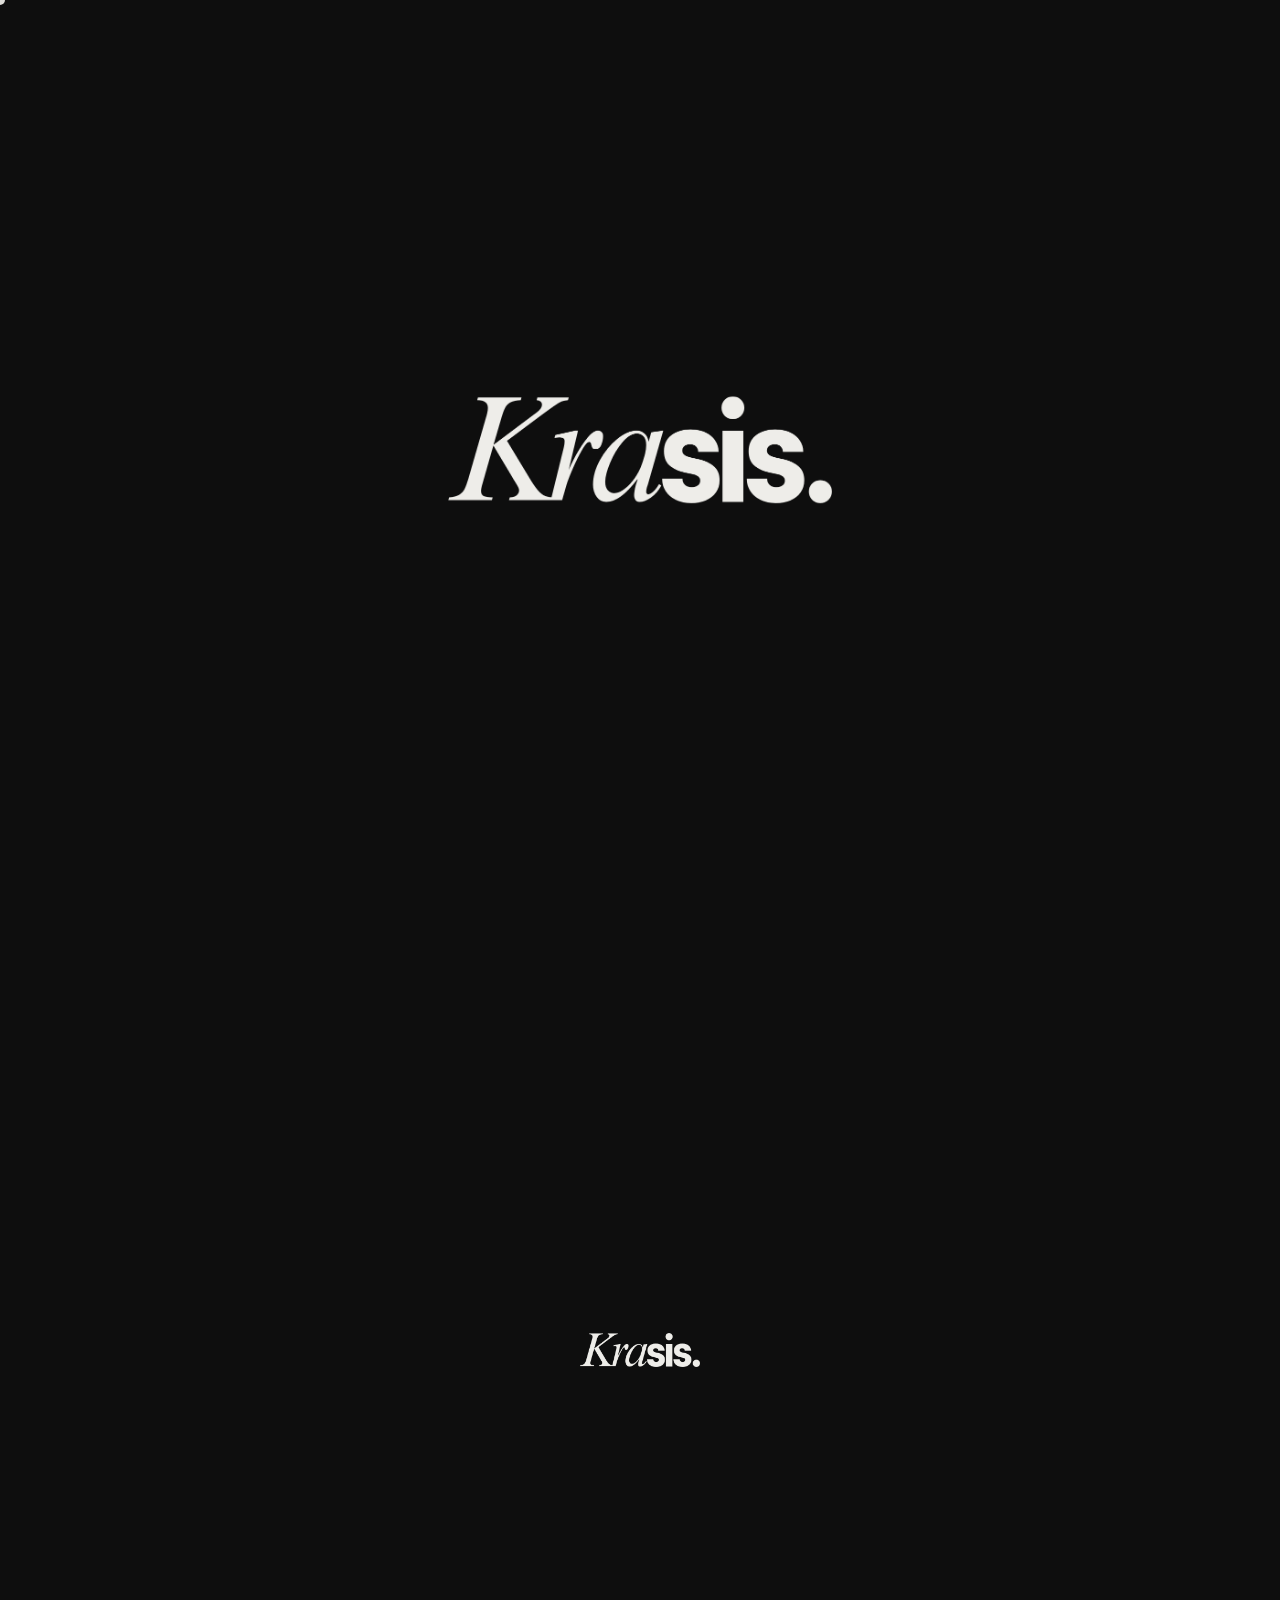
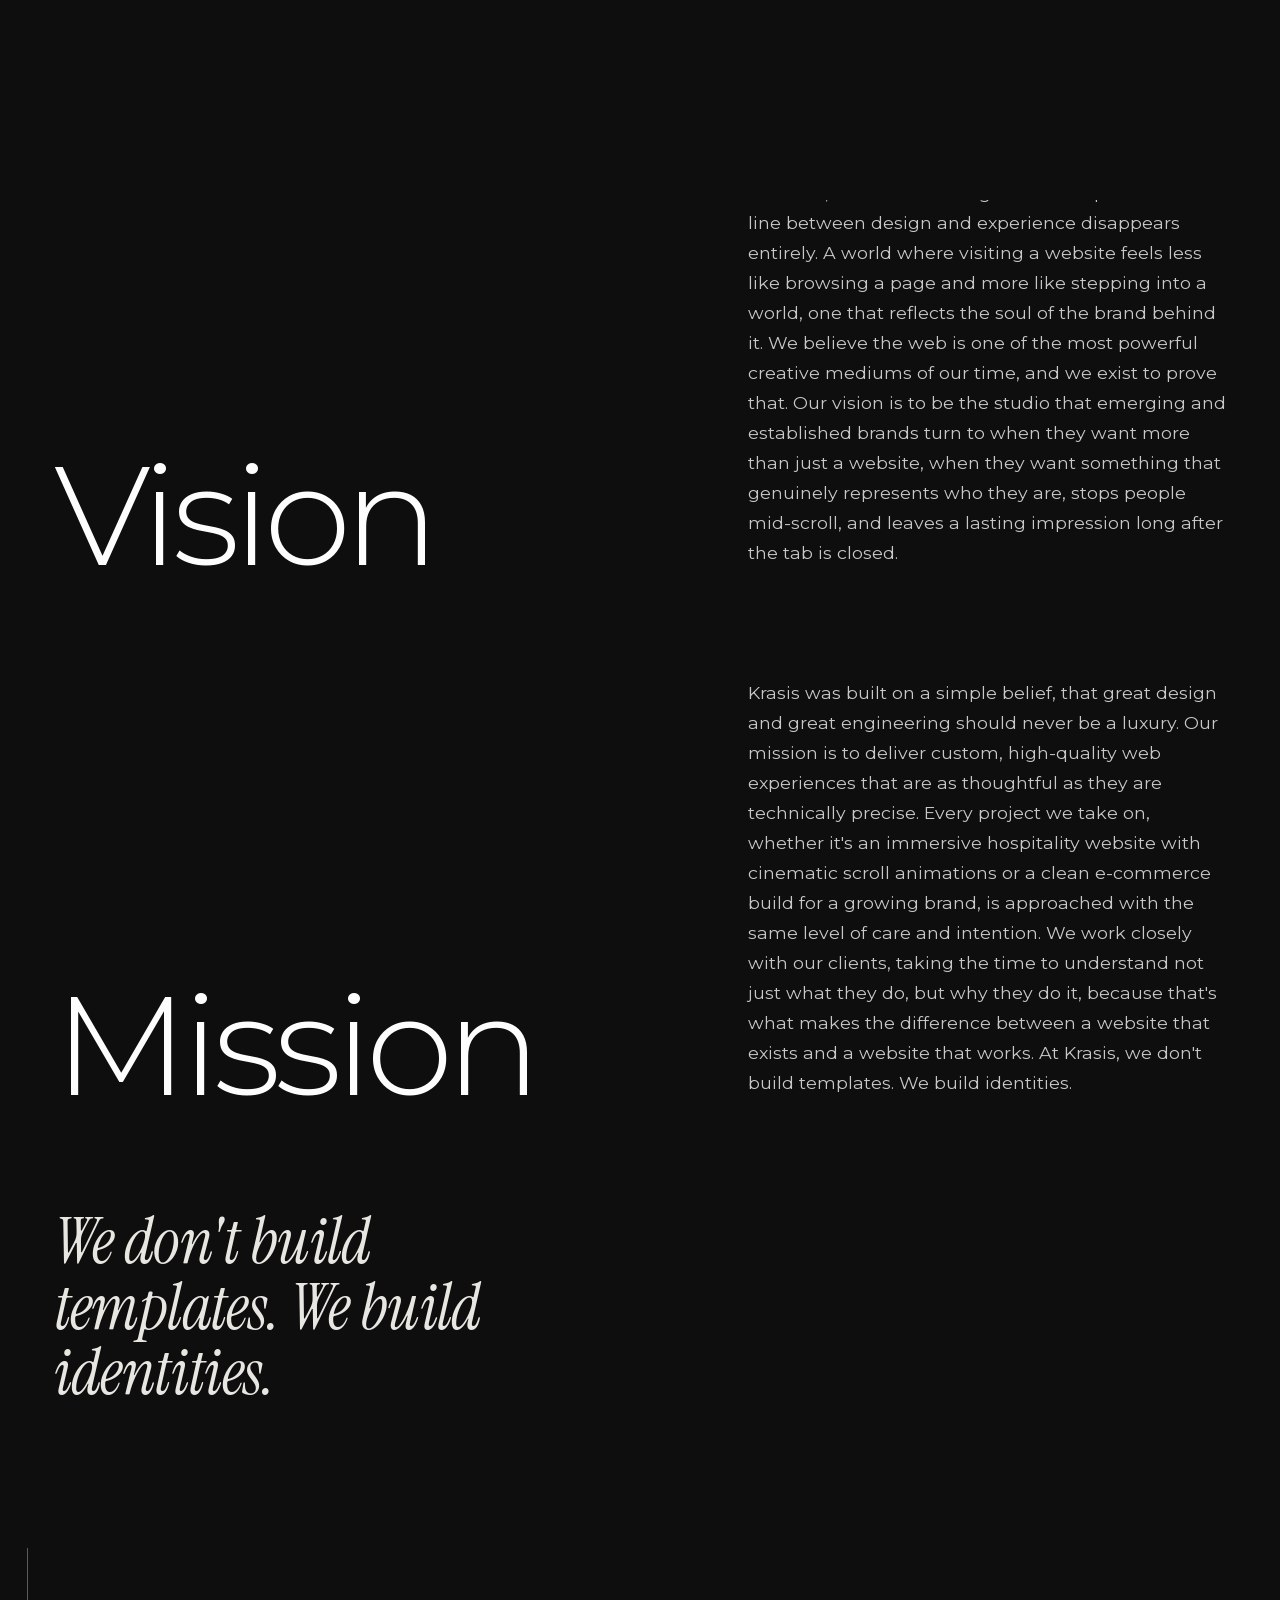
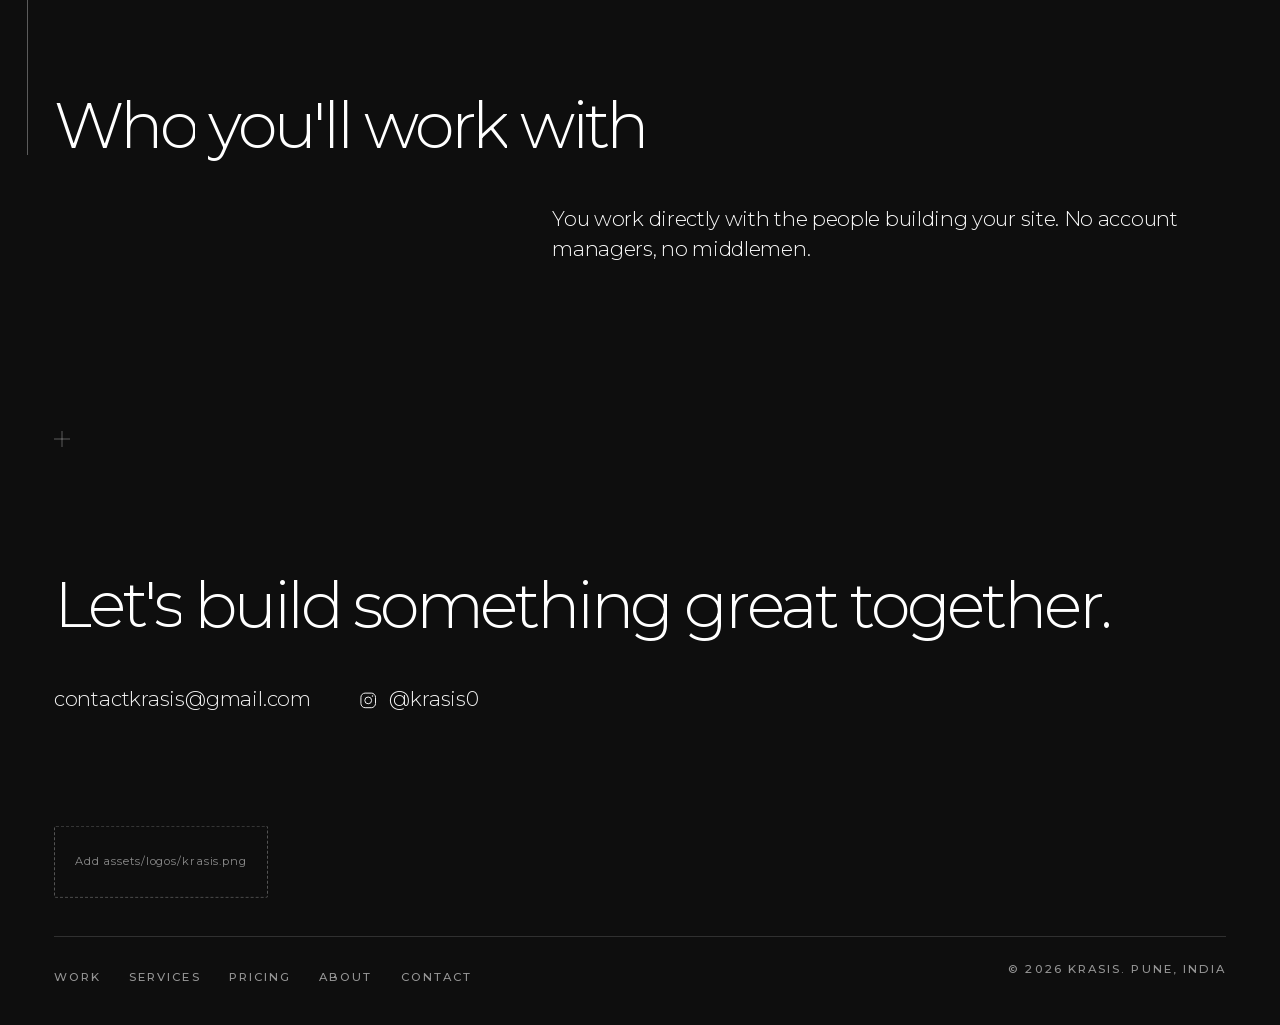
==== about/index.html @ 6ab92b9b "SEO: real page addresses, per-page HTML with titles/descriptions/text, sitemap, structured data Co-A" ====
<!DOCTYPE html>
<!--
  Krasis — studio site shell.
  Open by double-clicking this file. Every view (Home, Work, Services,
  Process, Pricing, About, Contact, 404) is rendered into <main id="view"> by js/router.js.
  No modules, no fetch(): everything is classic deferred scripts so it runs from file://.
-->
<html lang="en">
<head>
  <meta charset="UTF-8">
  <meta name="viewport" content="width=device-width, initial-scale=1, viewport-fit=cover">
  <title>About Krasis | Premium Web Design Studio in Pune</title>
  <meta name="description" content="Krasis is a premium web design and development studio in Pune, India, crafting bespoke, high-performance websites that build trust and drive growth.">
  <meta name="theme-color" content="#0e0e0e">
  <meta name="color-scheme" content="dark">
  <script>document.documentElement.className += " js";</script>
  <link rel="canonical" href="https://krasis.in/about/">
  <link rel="icon" type="image/png" href="../assets/og/favicon.png">
  <link rel="apple-touch-icon" href="../assets/og/favicon.png">

  <!-- Open Graph / Twitter -->
  <meta property="og:type" content="website">
  <meta property="og:site_name" content="Krasis">
  <meta property="og:title" content="About Krasis | Premium Web Design Studio in Pune">
  <meta property="og:description" content="Krasis is a premium web design and development studio in Pune, India, crafting bespoke, high-performance websites that build trust and drive growth.">
  <meta property="og:url" content="https://krasis.in/about/">
  <meta property="og:image" content="https://krasis.in/assets/og/og-card.png">
  <meta name="twitter:card" content="summary_large_image">
  <meta name="twitter:image" content="https://krasis.in/assets/og/og-card.png">

  <!-- Fonts (self-hosted, display weights preloaded) -->
  <link rel="preload" href="../assets/fonts/montserrat-latin-var.woff2" as="font" type="font/woff2" crossorigin>
  <link rel="preload" href="../assets/fonts/instrument-serif-italic.woff2" as="font" type="font/woff2" crossorigin>

  <!-- Styles: tokens → base → layout → components → pages → animations -->
  <link rel="stylesheet" href="../css/tokens.css?v=16">
  <link rel="stylesheet" href="../css/base.css?v=16">
  <link rel="stylesheet" href="../css/layout.css?v=16">
  <link rel="stylesheet" href="../css/components.css?v=16">
  <link rel="stylesheet" href="../css/pages.css?v=16">
  <link rel="stylesheet" href="../css/animations.css?v=16">

  <script type="application/ld+json">
  {
    "@context": "https://schema.org",
    "@graph": [
      {
        "@type": "WebSite",
        "@id": "https://krasis.in/#website",
        "url": "https://krasis.in/",
        "name": "Krasis",
        "alternateName": ["Krasis Studio", "Krasis Web Design"],
        "publisher": { "@id": "https://krasis.in/#studio" }
      },
      {
        "@type": "ProfessionalService",
        "@id": "https://krasis.in/#studio",
        "name": "Krasis",
        "alternateName": "Krasis Studio",
        "description": "Boutique web design and development studio in Pune, India, building custom, cinematic, scroll-driven websites.",
        "url": "https://krasis.in/",
        "email": "contactkrasis@gmail.com",
        "image": "https://krasis.in/assets/og/og-card.png",
        "logo": "https://krasis.in/assets/logos/krasis.png",
        "address": { "@type": "PostalAddress", "addressLocality": "Pune", "addressRegion": "Maharashtra", "addressCountry": "IN" },
        "areaServed": "Worldwide",
        "knowsAbout": ["Web design", "Website development", "Scroll animation", "Responsive web design"],
        "sameAs": ["https://www.instagram.com/krasis0"],
        "makesOffer": [
          { "@type": "Offer", "name": "Standard website", "price": "20000", "priceCurrency": "INR" },
          { "@type": "Offer", "name": "Premium website", "price": "25000", "priceCurrency": "INR" }
        ]
      }
    ]
  }
  </script>
</head>
<body class="is-loading">
  <a class="skip-link" href="#view" data-skip>Skip to content</a>

  <noscript>
    <div class="noscript">
      <img src="../assets/logos/krasis.png" alt="Krasis" width="240" height="67">
      <p>This site is built around motion and needs JavaScript to run. Turn it on and reload, or reach us directly at
        <a href="mailto:contactkrasis@gmail.com">contactkrasis@gmail.com</a> or on Instagram
        <a href="https://www.instagram.com/krasis0">@krasis0</a>. Krasis, Pune, India.</p>
    </div>
  </noscript>

  <!-- Preloader (first visit only, see js/preloader.js) -->
  <div class="preloader" id="preloader" aria-hidden="true">
    <div class="preloader__line"><span></span><span></span></div>
    <div class="preloader__logo"><img src="../assets/logos/krasis.png" alt="" width="840" height="235"></div>
    <div class="preloader__count label">(<span data-count-out>000</span>/100)</div>
    <button class="preloader__skip label" type="button" tabindex="-1">Skip</button>
  </div>

  <!-- Navigation bar (mix-blend difference) -->
  <header class="nav" id="nav">
    <a class="nav__logo" href="/" data-route="" aria-label="Krasis, home">
      <img src="../assets/logos/krasis.png" alt="Krasis" width="840" height="235">
    </a>
    <div class="nav__right">
      <a class="nav__cta link-draw" href="/contact/" data-route="contact">Start a project</a>
      <button class="nav__menu" type="button" aria-expanded="false" aria-controls="menu">
        <span class="nav__menu-label">Menu</span>
        <span class="nav__menu-icon" aria-hidden="true"><i></i><i></i></span>
      </button>
    </div>
  </header>

  <!-- Full-screen menu overlay -->
  <div class="menu" id="menu" role="dialog" aria-modal="true" aria-label="Site menu" hidden>
    <nav class="menu__nav" aria-label="Primary">
      <ul class="menu__list"></ul>
    </nav>
    <div class="menu__foot label">
      <button type="button" class="menu__copy" data-copy="contactkrasis@gmail.com">contactkrasis@gmail.com</button>
      <a href="https://www.instagram.com/krasis0" target="_blank" rel="noopener">Instagram krasis0</a>
      <span>Pune, India</span>
    </div>
  </div>

  <!-- Route content -->
  <main id="view" class="view" tabindex="-1">
    <!-- SEO:START (generated by tools/build-pages.js; replaced by the live view once JavaScript runs) -->
    <div class="seo-text"><nav aria-label="Site pages"><ul><li><a href="/">Home</a></li><li><a href="/work/">Work</a></li><li><a href="/services/">Services</a></li><li><a href="/process/">Process</a></li><li><a href="/pricing/">Pricing</a></li><li><a href="/about/">About</a></li><li><a href="/contact/">Contact</a></li></ul></nav><h1>About</h1><h2>Overview</h2><p>Krasis is a premium web design and development studio dedicated to creating sophisticated, high-performance websites that elevate businesses and strengthen their digital presence. We combine modern aesthetics with strategic functionality to deliver websites that are visually refined, responsive across all devices, and designed to inspire trust and drive growth. Every project is crafted with precision, attention to detail, and a commitment to excellence, ensuring that each client receives a bespoke digital experience that reflects the quality and ambition of their brand. At Krasis, we believe a website is more than an online presence. It's the foundation of a business's digital identity.</p><h2>Our Mission</h2><p>At Krasis, our objective is to empower businesses with exceptional digital experiences through the creation of modern, luxurious, and high-performing websites. We strive to combine timeless design with innovative technology to help brands establish credibility, engage their audience, and achieve sustainable growth. Our commitment is to deliver tailored solutions that not only reflect each client's unique identity but also create a lasting impact in an increasingly competitive digital landscape.</p><h2>Vision</h2><p>At Krasis, we envision a digital landscape where the line between design and experience disappears entirely. A world where visiting a website feels less like browsing a page and more like stepping into a world, one that reflects the soul of the brand behind it. We believe the web is one of the most powerful creative mediums of our time, and we exist to prove that. Our vision is to be the studio that emerging and established brands turn to when they want more than just a website, when they want something that genuinely represents who they are, stops people mid-scroll, and leaves a lasting impression long after the tab is closed.</p><h2>Who you'll work with</h2><p>You work directly with the people building your site. No account managers, no middlemen.</p></div>
    <!-- SEO:END -->
  </main>

  <!-- Page transition panel -->
  <div class="transition" id="transition" aria-hidden="true">
    <img src="../assets/logos/krasis.png" alt="" width="840" height="235">
  </div>

  <!-- Custom cursor (fine pointer only) -->
  <div class="cursor" id="cursor" aria-hidden="true"><span class="cursor__label"></span></div>

  <!-- Toast -->
  <div class="toast label" id="toast" role="status" aria-live="polite"></div>

  <!--
    Script order (all classic + deferred, executed in this order):
    1. Vendor: GSAP core, ScrollTrigger, CustomEase, Lenis
    2. Config + data: config.js, data/seo.js, data/copy.js, data/projects.js
    3. Core helpers: utils.js (namespace, split text, reveals), ui.js (shared markup)
    4. Global systems: smooth-scroll, cursor, nav, preloader, squares, grid-lines, form
    5. Home sections: hero.js + sections/*
    6. Views: pages/*
    7. Router, then main.js (boot)
  -->
  <script defer src="../assets/vendor/gsap.min.js"></script>
  <script defer src="../assets/vendor/ScrollTrigger.min.js"></script>
  <script defer src="../assets/vendor/CustomEase.min.js"></script>
  <script defer src="../assets/vendor/lenis.min.js"></script>

  <script defer src="../js/config.js?v=16"></script>
  <script defer src="../js/data/seo.js?v=16"></script>
  <script defer src="../js/data/copy.js?v=16"></script>
  <script defer src="../js/data/projects.js?v=16"></script>

  <script defer src="../js/utils.js?v=16"></script>
  <script defer src="../js/reveal.js?v=16"></script>
  <script defer src="../js/ui.js?v=16"></script>

  <script defer src="../js/smooth-scroll.js?v=16"></script>
  <script defer src="../js/cursor.js?v=16"></script>
  <script defer src="../js/nav.js?v=16"></script>
  <script defer src="../js/preloader.js?v=16"></script>
  <script defer src="../js/squares.js?v=16"></script>
  <script defer src="../js/grid-lines.js?v=16"></script>
  <script defer src="../js/form.js?v=16"></script>

  <script defer src="../js/hero.js?v=16"></script>
  <script defer src="../js/sections/problem.js?v=16"></script>
  <script defer src="../js/sections/intro.js?v=16"></script>
  <script defer src="../js/sections/vision.js?v=16"></script>
  <script defer src="../js/sections/work.js?v=16"></script>
  <script defer src="../js/sections/process.js?v=16"></script>
  <script defer src="../js/sections/included.js?v=16"></script>
  <script defer src="../js/sections/pricing.js?v=16"></script>
  <script defer src="../js/sections/why.js?v=16"></script>
  <script defer src="../js/sections/cta.js?v=16"></script>

  <script defer src="../js/pages/home.js?v=16"></script>
  <script defer src="../js/pages/work.js?v=16"></script>
  <script defer src="../js/pages/services.js?v=16"></script>
  <script defer src="../js/pages/process.js?v=16"></script>
  <script defer src="../js/pages/pricing.js?v=16"></script>
  <script defer src="../js/pages/about.js?v=16"></script>
  <script defer src="../js/pages/contact.js?v=16"></script>
  <script defer src="../js/pages/notfound.js?v=16"></script>

  <script defer src="../js/router.js?v=16"></script>
  <script defer src="../js/main.js?v=16"></script>
</body>
</html>
---- css/tokens.css ----
/* tokens.css — design tokens and self-hosted font faces. Loaded first; everything else reads these variables. */

@font-face {
  font-family: "Montserrat";
  font-style: normal;
  font-weight: 300 700;
  font-display: swap;
  src: url("../assets/fonts/montserrat-latin-var.woff2") format("woff2");
  unicode-range: U+0000-00FF, U+0131, U+0152-0153, U+02BB-02BC, U+02C6, U+02DA, U+02DC, U+0304, U+0308, U+0329, U+2000-206F, U+20AC, U+2122, U+2191, U+2193, U+2212, U+2215, U+FEFF, U+FFFD;
}
@font-face {
  font-family: "Montserrat";
  font-style: normal;
  font-weight: 300 700;
  font-display: swap;
  src: url("../assets/fonts/montserrat-latin-ext-var.woff2") format("woff2");
  unicode-range: U+0100-02BA, U+02BD-02C5, U+02C7-02CC, U+02CE-02D7, U+02DD-02FF, U+1E00-1E9F, U+2020, U+20A0-20AB, U+20AD-20C4, U+2113, U+A720-A7FF;
}
@font-face {
  font-family: "Instrument Serif";
  font-style: italic;
  font-weight: 400;
  font-display: swap;
  src: url("../assets/fonts/instrument-serif-italic.woff2") format("woff2");
}
@font-face {
  font-family: "Instrument Serif";
  font-style: normal;
  font-weight: 400;
  font-display: swap;
  src: url("../assets/fonts/instrument-serif-regular.woff2") format("woff2");
}

:root {
  /* Colour */
  --bg: #0e0e0e;
  --bg-raised: #151515;
  --bg-band: #1a1a1a;
  --line: rgba(255, 255, 255, 0.14);
  --line-strong: rgba(255, 255, 255, 0.32);
  --text: #ffffff;
  --text-warm: #ecebe6;
  --text-body: rgba(255, 255, 255, 0.78);
  --text-mute: rgba(255, 255, 255, 0.56); /* 0.48 per brief fails 4.5:1 on #0e0e0e at small sizes; 0.56 passes */
  --text-faint: rgba(255, 255, 255, 0.2);
  --accent: #e8365d;

  /* Type */
  --font-sans: "Montserrat", "Helvetica Neue", Arial, sans-serif;
  --font-serif: "Instrument Serif", "Times New Roman", serif;
  --fs-hero: 13vw;
  --fs-h1: clamp(3.4rem, 7vw, 9.5rem);
  --fs-h2: clamp(2.4rem, 5vw, 6.8rem);
  --fs-h3: clamp(1.4rem, 2vw, 2.4rem);
  --fs-lead: clamp(1.25rem, 1.6vw, 1.75rem);
  --fs-body: clamp(1rem, 0.96rem + 0.18vw, 1.125rem);
  --fs-label: 0.72rem;
  --track-display: -0.05em;
  --track-label: 0.18em;

  /* Layout */
  --container: 1440px;
  --margin: clamp(20px, 4.2vw, 64px);
  --gutter: 24px;
  --section-pad: clamp(120px, 16vh, 220px);
  --nav-h: 88px;

  /* Radius */
  --r-btn: 2px;
  --r-media: 20px;

  /* Motion (mirrored in js/utils.js as CustomEase curves) */
  --ease-out: cubic-bezier(0.16, 1, 0.3, 1);
  --ease-inout: cubic-bezier(0.76, 0, 0.24, 1);
  --dur: 1.2s;

  /* Safe areas */
  --safe-top: env(safe-area-inset-top, 0px);
  --safe-bottom: env(safe-area-inset-bottom, 0px);
}

@media (min-width: 768px) {
  :root { --fs-hero: clamp(3.4rem, 7.4vw, 8.75rem); }
}
---- css/base.css ----
/* base.css — reset, typography primitives, focus/selection, accessibility helpers. Depends on tokens.css. */

*, *::before, *::after { box-sizing: border-box; }
[hidden] { display: none !important; }
html, body { margin: 0; padding: 0; }
html {
  -webkit-text-size-adjust: 100%;
  text-size-adjust: 100%;
  background: var(--bg);
}
html.lenis, html.lenis body { height: auto; }
.lenis.lenis-smooth { scroll-behavior: auto !important; }
.lenis.lenis-stopped { overflow: hidden; }

body {
  background: var(--bg);
  color: var(--text-body);
  font-family: var(--font-sans);
  font-size: var(--fs-body);
  font-weight: 400;
  line-height: 1.7;
  -webkit-font-smoothing: antialiased;
  -moz-osx-font-smoothing: grayscale;
  overflow-x: hidden;
  overflow-x: clip;
}
body.is-loading { overflow: hidden; }

img, svg, video, canvas { display: block; max-width: 100%; }
img { height: auto; }
a { color: inherit; text-decoration: none; }
button { font: inherit; color: inherit; background: none; border: 0; padding: 0; cursor: pointer; }
input, textarea, select { font: inherit; color: inherit; }
ul, ol { list-style: none; margin: 0; padding: 0; }
h1, h2, h3, h4, p, figure, blockquote { margin: 0; }

::selection { background: var(--accent); color: #fff; }

:focus { outline: none; }
:focus-visible {
  outline: 1px solid var(--accent);
  outline-offset: 4px;
}

/* ---------- Type primitives ---------- */
.display, .h1, .h2, .h3 {
  font-family: var(--font-sans);
  font-weight: 300;
  color: var(--text);
  letter-spacing: var(--track-display);
  line-height: 0.96;
}
.h1 { font-size: var(--fs-h1); }
.h2 { font-size: var(--fs-h2); line-height: 1; }
.h3 { font-size: var(--fs-h3); line-height: 1.12; letter-spacing: -0.03em; }
.upper { text-transform: uppercase; }

.lead {
  font-size: var(--fs-lead);
  font-weight: 300;
  line-height: 1.45;
  color: var(--text);
  letter-spacing: -0.015em;
}
.body { max-width: 62ch; color: var(--text-body); }
.body + .body { margin-top: 1.4em; }
.mute { color: var(--text-mute); }

.label {
  font-family: var(--font-sans);
  font-size: var(--fs-label);
  font-weight: 500;
  text-transform: uppercase;
  letter-spacing: var(--track-label);
  line-height: 1.4;
  color: var(--text-mute);
}

.serif {
  font-family: var(--font-serif);
  font-style: italic;
  font-weight: 400;
  letter-spacing: -0.01em;
}

/* ---------- Accessibility ---------- */
.sr-only {
  position: absolute !important;
  width: 1px; height: 1px;
  padding: 0; margin: -1px;
  overflow: hidden; clip: rect(0 0 0 0);
  white-space: nowrap; border: 0;
}
.skip-link {
  position: fixed;
  top: 12px; left: 12px;
  z-index: 1000;
  padding: 12px 18px;
  background: var(--text-warm);
  color: var(--bg);
  font-size: 0.85rem;
  border-radius: var(--r-btn);
  transform: translateY(-200%);
  transition: transform 0.4s var(--ease-out);
}
.skip-link:focus-visible { transform: none; }

.noscript {
  position: fixed; inset: 0; z-index: 2000;
  display: grid; place-content: center; gap: 32px;
  padding: var(--margin);
  background: var(--bg);
  color: var(--text-body);
  max-width: 62ch; margin: 0 auto;
}
.noscript a { text-decoration: underline; color: var(--text); }

@media (prefers-reduced-motion: reduce) {
  *, *::before, *::after {
    animation-duration: 0.01ms !important;
    animation-iteration-count: 1 !important;
    scroll-behavior: auto !important;
  }
}

/* Desktop-only manual line breaks in display headlines (see K.brk) */
.br-d { display: none; }
@media (min-width: 1024px) { .br-d { display: inline; } }

/* Crawler-readable copy baked into each page's HTML (tools/build-pages.js). With JavaScript on,
   the live view replaces it on boot; hiding it first stops it flashing unstyled. */
.js .seo-text { display: none; }
.seo-text { max-width: 62ch; margin: 0 auto; padding: calc(var(--nav-h) + 48px) var(--margin) 96px; }
.seo-text h1, .seo-text h2 { color: var(--text); font-weight: 300; line-height: 1.1; margin: 1.4em 0 0.5em; }
.seo-text a { text-decoration: underline; }
---- css/layout.css ----
/* layout.css — container, 12-col grid, sections and the signature devices (rules, "+" markers, counters, dot grids, bands, glow). */

.container {
  width: 100%;
  max-width: calc(var(--container) + var(--margin) * 2);
  margin: 0 auto;
  padding-left: calc(var(--margin) + env(safe-area-inset-left, 0px));
  padding-right: calc(var(--margin) + env(safe-area-inset-right, 0px));
}

.grid {
  display: grid;
  grid-template-columns: repeat(12, minmax(0, 1fr));
  column-gap: var(--gutter);
}
/* Mobile: everything spans full width; desktop placements kick in at 1024 */
.grid > * { grid-column: 1 / -1; }
@media (min-width: 1024px) {
  .c-1-9  { grid-column: 1 / 10 !important; }
  .c-1-8  { grid-column: 1 / 9 !important; }
  .c-1-7  { grid-column: 1 / 8 !important; }
  .c-1-6  { grid-column: 1 / 7 !important; }
  .c-1-5  { grid-column: 1 / 6 !important; }
  .c-2-10 { grid-column: 2 / 11 !important; }
  .c-2-12 { grid-column: 2 / 13 !important; }
  .c-1-12 { grid-column: 1 / 13 !important; }
  .c-2-7  { grid-column: 2 / 8 !important; }
  .c-2-6  { grid-column: 2 / 7 !important; }
  .c-5-11 { grid-column: 5 / 12 !important; }
  .c-6-12 { grid-column: 6 / 13 !important; }
  .c-7-12 { grid-column: 7 / 13 !important; }
  .c-7-11 { grid-column: 7 / 12 !important; }
  .c-8-12 { grid-column: 8 / 13 !important; }
}
@media (min-width: 768px) and (max-width: 1023px) {
  .c-5-11, .c-6-12, .c-7-12, .c-7-11, .c-8-12 { grid-column: 3 / -1 !important; }
}

.section {
  position: relative;
  padding-top: var(--section-pad);
  padding-bottom: var(--section-pad);
}
.section--tight { padding-top: calc(var(--section-pad) * 0.6); padding-bottom: calc(var(--section-pad) * 0.6); }
.section + .section { border-top: 0; }

.stack-sm > * + * { margin-top: 16px; }
.stack > * + * { margin-top: 32px; }
.stack-lg > * + * { margin-top: 64px; }
.mt-s { margin-top: 24px; }
.mt-m { margin-top: 48px; }
.mt-l { margin-top: 96px; }
.mt-xl { margin-top: clamp(96px, 14vh, 160px); }

/* ---------- Vertical timeline rule ---------- */
.rule-y {
  position: absolute;
  top: 0;
  left: calc(var(--margin) * 0.5); /* sits in the gutter so it never cuts through display type */
  width: 1px;
  height: min(46%, 520px);
  background: var(--line-strong);
  transform-origin: top;
  pointer-events: none;
}
@media (min-width: 1488px) {
  .rule-y { left: calc((100vw - var(--container)) / 2 - 24px); }
}
.rule-x {
  display: block;
  width: 100%;
  height: 1px;
  background: var(--line);
  transform-origin: left;
}

/* ---------- "+" markers ---------- */
.plus {
  position: absolute;
  width: 16px;
  height: 16px;
  pointer-events: none;
  color: var(--line-strong);
}
.plus::before, .plus::after {
  content: "";
  position: absolute;
  background: currentColor;
}
.plus::before { left: 50%; top: 0; width: 1px; height: 100%; transform: translateX(-50%); }
.plus::after  { top: 50%; left: 0; height: 1px; width: 100%; transform: translateY(-50%); }
.plus--accent { color: var(--accent); width: 18px; height: 18px; }
.plus--tl { top: 24px; left: var(--margin); }
.plus--tr { top: 24px; right: var(--margin); }
.plus--bl { bottom: 24px; left: var(--margin); }
.plus--br { bottom: 24px; right: var(--margin); }

/* ---------- Section counters ---------- */
.counter {
  position: absolute;
  left: var(--margin);
  bottom: 28px;
  font-size: 0.78rem;
  font-weight: 700;
  letter-spacing: 0.06em;
  color: var(--text);
  font-variant-numeric: tabular-nums;
}
.counter--with-plus { padding-left: 32px; }
.counter--with-plus::before {
  content: "+";
  position: absolute; left: 0; top: 50%;
  transform: translateY(-52%);
  font-weight: 300;
  font-size: 1.1rem;
  color: var(--text-mute);
}

/* ---------- Texture ---------- */
.dots {
  position: absolute;
  pointer-events: none;
  background-image: radial-gradient(rgba(255, 255, 255, 0.16) 1px, transparent 1.2px);
  background-size: 21px 21px;
  -webkit-mask-image: radial-gradient(closest-side, #000 40%, transparent);
  mask-image: radial-gradient(closest-side, #000 40%, transparent);
}

.glow {
  position: absolute;
  pointer-events: none;
  width: 70vmax;
  height: 70vmax;
  border-radius: 50%;
  background: radial-gradient(closest-side, rgba(26, 26, 26, 0.95), rgba(26, 26, 26, 0));
}

/* Large slashed diagonal bands behind the hero */
.bands {
  position: absolute;
  inset: 0;
  overflow: hidden;
  pointer-events: none;
}
.band {
  position: absolute;
  background: var(--bg-band);
  opacity: 0.85;
  will-change: transform;
}
.band--a {
  width: 44vw; height: 180vh;
  left: 52%; top: -40vh;
  transform: skewX(-32deg);
}
.band--b {
  width: 22vw; height: 180vh;
  left: 82%; top: -30vh;
  transform: skewX(32deg);
  opacity: 0.55;
}
.band--c {
  width: 12vw; height: 140vh;
  left: 30%; top: 10vh;
  transform: skewX(-32deg);
  opacity: 0.35;
}
---- css/components.css ----
/* components.css — shared pieces: preloader, nav, menu, transition, cursor, toast, buttons, logo slots, placeholders, star, footer. */

/* ---------- Logo element (renders supplied files only) ---------- */
.logo { display: inline-block; line-height: 0; }
.logo img { width: 100%; height: auto; }
.logo-slot {
  display: inline-flex;
  align-items: center;
  justify-content: center;
  min-height: 72px;
  padding: 16px 20px;
  border: 1px dashed var(--line-strong);
  border-radius: var(--r-btn);
  font-size: 0.7rem;
  letter-spacing: 0.08em;
  color: var(--text-mute);
  text-align: center;
  line-height: 1.4;
}

/* Placeholder content the client must replace */
.ph {
  position: relative;
  display: grid;
  place-content: center;
  gap: 8px;
  text-align: center;
  background-color: var(--bg-raised);
  background-image:
    linear-gradient(var(--line) 1px, transparent 1px),
    linear-gradient(90deg, var(--line) 1px, transparent 1px);
  background-size: 48px 48px;
  background-position: -1px -1px;
  color: var(--text-mute);
  overflow: hidden;
}
.ph__label { font-size: 0.72rem; letter-spacing: 0.16em; text-transform: uppercase; font-weight: 500; }
.ph__hint { font-size: 0.7rem; opacity: 0.7; }
.ph-tag {
  display: inline-block;
  margin-left: 8px;
  padding: 2px 6px;
  border: 1px dashed var(--line-strong);
  border-radius: var(--r-btn);
  font-size: 0.6rem;
  letter-spacing: 0.14em;
  text-transform: uppercase;
  color: var(--text-mute);
  vertical-align: middle;
}
html.hide-ph .ph-tag { display: none; }

/* ---------- Split text masks ---------- */
.sw { display: inline-block; overflow: hidden; vertical-align: top; padding-bottom: 0.12em; margin-bottom: -0.12em; }
.sw > .si { display: inline-block; will-change: transform; }
.wo { display: inline; } /* word for opacity scrub */

/* ---------- Four-point star ---------- */
.star { display: inline-block; width: 14px; height: 14px; flex: none; color: var(--text-warm); }
.star svg { width: 100%; height: 100%; }
.dot-accent { display: inline-block; width: 6px; height: 6px; border-radius: 50%; background: var(--accent); flex: none; }

/* ---------- Buttons ---------- */
.btn {
  position: relative;
  display: inline-flex;
  align-items: center;
  gap: 14px;
  min-height: 52px;
  padding: 0 26px;
  border: 1px solid var(--text-warm);
  border-radius: var(--r-btn);
  color: var(--text-warm);
  font-size: 0.74rem;
  font-weight: 500;
  letter-spacing: 0.18em;
  text-transform: uppercase;
  overflow: hidden;
  isolation: isolate;
  transition: color 0.6s var(--ease-out);
}
.btn::before {
  content: "";
  position: absolute;
  inset: 0;
  z-index: -1;
  background: var(--text-warm);
  transform: scaleY(0);
  transform-origin: bottom;
  transition: transform 0.6s var(--ease-out);
}
.btn:hover, .btn:focus-visible { color: var(--bg); }
.btn:hover::before, .btn:focus-visible::before { transform: scaleY(1); }
.btn__arrow { width: 16px; height: 10px; transition: transform 0.6s var(--ease-out); }
.btn:hover .btn__arrow { transform: translateX(4px); }
.btn__dot {
  position: absolute; top: 8px; right: 8px;
  width: 4px; height: 4px; border-radius: 50%;
  background: var(--accent);
  opacity: 0;
  transition: opacity 0.4s;
}
.btn:hover .btn__dot, .btn:focus-visible .btn__dot { opacity: 1; }
.btn--lg { min-height: 72px; padding: 0 40px; font-size: 0.82rem; }
.btn--ghost { border-color: var(--line-strong); color: var(--text); }

.link-draw { position: relative; display: inline-block; }
.link-draw::after {
  content: "";
  position: absolute; left: 0; right: 0; bottom: -3px;
  height: 1px;
  background: currentColor;
  transform: scaleX(0);
  transform-origin: right;
  transition: transform 0.6s var(--ease-out);
}
.link-draw:hover::after, .link-draw:focus-visible::after { transform: scaleX(1); transform-origin: left; }

/* ---------- Preloader ---------- */
.preloader {
  position: fixed; inset: 0; z-index: 900;
  background: var(--bg);
  display: none;
  clip-path: inset(0 0 0 0);
}
.preloader.is-on { display: block; }
.preloader__line { position: absolute; top: 50%; left: var(--margin); right: var(--margin); height: 1px; display: flex; }
.preloader__line span { flex: 1; height: 1px; background: var(--text-warm); transform: scaleX(0); }
.preloader__line span:first-child { transform-origin: left; }
.preloader__line span:last-child { transform-origin: left; }
.preloader__logo {
  position: absolute; left: 50%; top: 50%;
  width: clamp(180px, 30vw, 420px);
  transform: translate(-50%, -50%);
  clip-path: inset(0 50% 0 50%);
}
.preloader__count {
  position: absolute;
  left: var(--margin);
  bottom: calc(28px + var(--safe-bottom));
  color: var(--text);
  font-weight: 700;
  font-variant-numeric: tabular-nums;
}
.preloader__skip { position: absolute; right: var(--margin); bottom: calc(24px + var(--safe-bottom)); padding: 8px 0; }
.preloader__skip:hover { color: var(--text); }

/* ---------- Navigation ---------- */
.nav {
  position: fixed;
  top: 0; left: 0; right: 0;
  z-index: 600;
  height: calc(var(--nav-h) + var(--safe-top));
  padding: var(--safe-top) var(--margin) 0;
  display: flex;
  align-items: center;
  justify-content: space-between;
  mix-blend-mode: difference;
  color: #fff;
  will-change: transform;
}
.nav__logo { width: clamp(96px, 8vw, 116px); display: block; }
.nav__logo img { width: 100%; }
.nav__right { display: flex; align-items: center; gap: clamp(20px, 3vw, 44px); }
.nav__cta { font-size: 0.74rem; font-weight: 500; letter-spacing: 0.16em; text-transform: uppercase; }
.nav__menu {
  display: inline-flex; align-items: center; gap: 14px;
  min-height: 48px;
  font-size: 0.74rem; font-weight: 500; letter-spacing: 0.16em; text-transform: uppercase;
}
.nav__menu-icon { position: relative; width: 26px; height: 10px; }
.nav__menu-icon i {
  position: absolute; left: 0; right: 0; height: 1px; background: currentColor;
  transition: transform 0.6s var(--ease-out), top 0.6s var(--ease-out);
}
.nav__menu-icon i:first-child { top: 0; }
.nav__menu-icon i:last-child { top: 9px; }
.menu-open .nav__menu-icon i:first-child { top: 5px; transform: rotate(45deg); }
.menu-open .nav__menu-icon i:last-child { top: 5px; transform: rotate(-45deg); }
@media (max-width: 560px) { .nav__cta { display: none; } }

/* ---------- Menu overlay ---------- */
.menu {
  position: fixed; inset: 0; z-index: 550;
  background: var(--bg);
  display: flex; flex-direction: column; justify-content: space-between;
  padding: calc(var(--nav-h) + var(--safe-top) + 4vh) var(--margin) calc(28px + var(--safe-bottom));
  clip-path: circle(0% at 100% 0%);
}
.menu[hidden] { display: none; }
.menu__list { display: flex; flex-direction: column; }
.menu__item { overflow: hidden; }
.menu__link {
  display: inline-flex; align-items: baseline; gap: 18px;
  font-size: clamp(2.4rem, min(9vw, 9.4vh), 9.5rem); /* seven lines always fit the viewport height */
  font-weight: 300;
  letter-spacing: -0.055em;
  line-height: 0.98;
  color: var(--text);
  transition: opacity 0.5s var(--ease-out), transform 0.6s var(--ease-out);
}
.menu__link small { font-size: 0.72rem; letter-spacing: 0.12em; color: var(--text-mute); font-weight: 500; }
.menu__link.is-active small { color: var(--accent); }
.menu__list.is-hovering .menu__link { opacity: 0.3; }
.menu__list.is-hovering .menu__link:hover, .menu__list.is-hovering .menu__link:focus-visible { opacity: 1; transform: translateX(24px); }
.menu__foot { display: flex; flex-wrap: wrap; gap: 12px 40px; color: var(--text-body); }
.menu__foot a:hover, .menu__copy:hover { color: var(--text); }
.menu__copy { font: inherit; letter-spacing: inherit; text-transform: inherit; min-height: 32px; }

/* ---------- Page transition ---------- */
.transition {
  position: fixed; inset: 0; z-index: 800;
  background: var(--bg);
  display: grid; place-items: center;
  transform: translate(0, 100%);
  pointer-events: none;
}
.transition img { width: 120px; }

/* ---------- Cursor ---------- */
.cursor {
  position: fixed; left: 0; top: 0; z-index: 950;
  width: 10px; height: 10px;
  margin: -5px 0 0 -5px;
  border-radius: 50%;
  background: var(--text-warm);
  mix-blend-mode: difference;
  pointer-events: none;
  display: none;
  transition: width 0.5s var(--ease-out), height 0.5s var(--ease-out), margin 0.5s var(--ease-out), background 0.3s;
}
.has-cursor .cursor { display: grid; place-items: center; }
.cursor__label {
  font-size: 0.6rem; font-weight: 600; letter-spacing: 0.14em; text-transform: uppercase;
  color: var(--bg); opacity: 0; white-space: nowrap;
  transition: opacity 0.3s;
}
.cursor.is-label { width: 64px; height: 64px; margin: -32px 0 0 -32px; }
.cursor.is-label .cursor__label { opacity: 1; }
.cursor.is-wide { width: 104px; height: 104px; margin: -52px 0 0 -52px; }
.cursor.is-plus { width: 22px; height: 22px; margin: -11px 0 0 -11px; background: transparent; }
.cursor.is-plus::before, .cursor.is-plus::after { content: ""; position: absolute; background: var(--text-warm); }
.cursor.is-plus::before { width: 1px; height: 100%; left: 50%; }
.cursor.is-plus::after { height: 1px; width: 100%; top: 50%; }
.cursor.is-hidden { opacity: 0; }

/* ---------- Toast ---------- */
.toast {
  position: fixed; left: 50%; bottom: calc(28px + var(--safe-bottom)); z-index: 960;
  padding: 12px 18px;
  background: var(--text-warm); color: var(--bg);
  border-radius: var(--r-btn);
  transform: translate(-50%, 20px);
  opacity: 0;
  pointer-events: none;
  transition: opacity 0.4s var(--ease-out), transform 0.6s var(--ease-out);
}
.toast.is-on { opacity: 1; transform: translate(-50%, 0); }

/* ---------- Pricing panels ---------- */
.plans { display: grid; gap: var(--gutter); }
@media (min-width: 900px) { .plans { grid-template-columns: 1fr 1fr; } }
.plan {
  position: relative;
  display: flex; flex-direction: column;
  padding: clamp(28px, 3.6vw, 56px);
  border: 1px solid var(--line);
}
.plan--premium { background: var(--bg-raised); }
.plan__name { color: var(--text); }
.plan__price {
  margin-top: 28px;
  font-size: clamp(3rem, 5.4vw, 6rem);
  font-weight: 300;
  letter-spacing: -0.05em;
  line-height: 1;
  color: var(--text);
  font-variant-numeric: tabular-nums;
  white-space: nowrap;
}
.plan__price sup { font-size: 0.4em; vertical-align: top; position: relative; top: 0.25em; color: var(--text-mute); }
.plan__note { margin-top: 16px; font-family: var(--font-serif); font-style: italic; font-size: 1.35rem; color: var(--text-warm); }
.plan__list { margin-top: 40px; border-top: 1px solid var(--line); }
.plan__list li {
  display: flex; align-items: flex-start; gap: 14px;
  padding: 14px 0;
  border-bottom: 1px solid var(--line);
  color: var(--text-body);
  font-size: 0.95rem;
  line-height: 1.55;
}
.plan__list .star { margin-top: 5px; }
.plan__list li.is-extra { color: var(--text); }
.plan__list li .dot-accent { margin-top: 9px; margin-left: auto; }
.plan__cta { margin-top: auto; padding-top: 40px; }
.footnote { margin-top: 28px; font-size: 0.8rem; line-height: 1.6; color: var(--text-mute); max-width: 80ch; }

/* ---------- Footer ---------- */
.footer { position: relative; padding-top: clamp(120px, 18vh, 220px); padding-bottom: calc(32px + var(--safe-bottom)); overflow: hidden; }
.footer__title { color: var(--text); }
.footer__contact { display: flex; flex-wrap: wrap; gap: 16px 48px; margin-top: 48px; font-size: var(--fs-lead); font-weight: 300; color: var(--text); }
.footer__contact a, .footer__contact button { letter-spacing: -0.01em; }
.footer__mark { margin-top: clamp(80px, 12vh, 140px); width: clamp(160px, 32vw, 460px); }
.footer__mark .logo { width: 100%; }
.footer__bar {
  display: flex; flex-wrap: wrap; justify-content: space-between; gap: 16px 32px;
  margin-top: 40px; padding-top: 24px;
  border-top: 1px solid var(--line);
}
.footer__links { display: flex; flex-wrap: wrap; gap: 8px 28px; }
.footer__links a { min-height: 32px; display: inline-flex; align-items: center; }
.footer__links a:hover { color: var(--text); }

/* Instagram glyph next to handle */
.ig { display: inline-flex; align-items: center; gap: 12px; }
.ig svg { width: 0.9em; height: 0.9em; }
---- css/pages.css ----
/* pages.css — Home sections and every view's layout. Depends on tokens, layout and components. */

.view { position: relative; outline: none; overflow-x: hidden; overflow-x: clip; } /* clip keeps position: sticky working */
.squares-canvas, .grid-canvas { position: absolute; inset: 0; pointer-events: none; }

/* ======================= HOME 01 · HERO (port of hero-parallax-react.html) ======================= */
.hero {
  position: relative;
  height: 300vh;
  padding: 160px 0;
  overflow: hidden;
  display: flex;
  flex-direction: column;
  perspective: 1000px;
  transform-style: preserve-3d;
}
.hero__dots { top: 8vh; left: 58%; width: 420px; height: 420px; }
.hero__header {
  position: relative;
  z-index: 2;
  padding-top: clamp(16px, 4vh, 80px);
  padding-bottom: clamp(48px, 10vh, 160px);
}
.hero__title {
  font-size: var(--fs-hero);
  font-weight: 300;
  letter-spacing: -0.055em;
  line-height: 0.94;
  color: var(--text);
}
.hero__line { display: block; }
.hero__line--logo { padding-left: 1.1em; margin: 0.08em 0 0.02em; }
.hero__logo { width: 4.4em; vertical-align: top; }
.hero__line--way { padding-left: 3.9em; }
@media (max-width: 767px) {
  .hero__line--logo { padding-left: 0.5em; }
  .hero__logo { width: 4.6em; }
  .hero__line--way { padding-left: 2.6em; }
}

.hero__stage { position: relative; z-index: 1; will-change: transform, opacity; }
.hero__row { display: flex; gap: 5rem; margin-bottom: 5rem; }
.hero__row--a { flex-direction: row-reverse; }
.hero__row:last-child { margin-bottom: 0; }
.hcard {
  position: relative;
  flex: none;
  width: 30rem;
  height: 24rem;
  background: var(--bg-raised);
}
.hcard img { position: absolute; inset: 0; width: 100%; height: 100%; object-fit: contain; object-position: center; }
@media (max-width: 767px) {
  .hero { padding: 120px 0; }
  .hero__row { gap: 2.5rem; margin-bottom: 2.5rem; }
  .hcard { width: 16rem; height: 12.8rem; }
}

/* Fold furniture sits on the first viewport of the 300vh section */
.hero__fold { position: absolute; left: 0; right: 0; top: 0; height: 100vh; height: 100svh; pointer-events: none; z-index: 3; }
.hero__plus { top: calc(var(--nav-h) + 24px); right: var(--margin); }
.hero__fold .counter { bottom: calc(28px + var(--safe-bottom)); }

/* ======================= HOME 02 · PROBLEM ======================= */
.problem__body .body + .body { margin-top: 1.6em; }
.problem__final { color: var(--text); font-size: clamp(1.8rem, 3.2vw, 3.6rem); line-height: 1.08; }
.problem__dots { right: 0; bottom: 18%; width: 360px; height: 360px; }

/* ======================= HOME 03 · INTRO ======================= */
.intro__glow { left: 50%; top: -10%; transform: translateX(-50%); }
.intro__em { color: var(--text-warm); font-size: 1.12em; line-height: 0.8; }
.srows { border-top: 1px solid var(--line); }
.srow {
  position: relative;
  display: grid;
  grid-template-columns: 56px 1fr;
  gap: 8px 24px;
  padding: 28px 0 30px;
  border-bottom: 1px solid var(--line);
}
.srow__n { padding-top: 0.5em; }
.srow__title { color: var(--text); transition: transform 0.8s var(--ease-out); }
.srow__text { grid-column: 2; }
.srow__plus { right: 0; top: 34px; opacity: 0; transform: rotate(-90deg); transition: opacity 0.5s, transform 0.8s var(--ease-out); color: var(--text); }
.srow:hover .srow__title { transform: translateX(24px); }
.srow:hover .srow__plus { opacity: 1; transform: none; }
@media (min-width: 1024px) {
  .srow { grid-template-columns: 1fr 6fr 4fr; align-items: baseline; padding: 36px 0; }
  .srow__text { grid-column: auto; padding-right: 56px; }
}

/* ======================= HOME 04 · VISION / MISSION ======================= */
.vm { position: relative; padding: var(--section-pad) 0; }
.vm__inner { position: relative; }
.vm__panels { display: grid; gap: 96px; }
.vm__panel { display: grid; gap: 32px; }
.vm__title { font-size: clamp(3.6rem, 11vw, 13rem); }
.vm__quote { margin-top: 96px; font-size: clamp(2.2rem, 5vw, 5.6rem); line-height: 1.02; color: var(--text-warm); max-width: 16ch; }
@media (min-width: 1024px) {
  .vm__panel { grid-template-columns: 7fr 5fr; align-items: end; gap: var(--gutter); }
  .vm__text { padding-bottom: 0.8em; }
}
/* Pinned state: panels stack in one cell, the section fills the viewport */
.vm.is-pinned { height: 100vh; height: 100svh; padding: 0; display: flex; align-items: center; overflow: hidden; }
.vm.is-pinned .vm__inner { padding-top: calc(var(--nav-h) + 2vh); display: grid; grid-template-areas: "stack"; }
.vm.is-pinned .vm__panels { grid-area: stack; grid-template-areas: "stack"; }
.vm.is-pinned .vm__panel { grid-area: stack; background: var(--bg); }
/* Pinned: the quote takes the title's place in the left column at the end of the sequence */
.vm.is-pinned .vm__quote { grid-area: stack; align-self: end; margin: 0; max-width: 54%; padding-bottom: 0.4em; font-size: clamp(2.2rem, 4.6vw, 5.2rem); position: relative; z-index: 1; }
.vm .plus--tl, .vm .plus--tr { top: -40px; }

/* ======================= HOME 05 · WORK ======================= */
.work { position: relative; padding: var(--section-pad) 0; }
.work.is-pinned { height: 100vh; height: 100svh; padding: 0; display: flex; flex-direction: column; justify-content: center; overflow: hidden; }
.hscroll__viewport { overflow-x: auto; overscroll-behavior-x: contain; scroll-snap-type: x mandatory; scroll-padding-left: var(--margin); -webkit-overflow-scrolling: touch; scrollbar-width: none; }
.hscroll__viewport::-webkit-scrollbar { display: none; }
.work.is-pinned .hscroll__viewport { overflow: visible; }
.hscroll__track {
  display: flex;
  align-items: stretch;
  gap: clamp(16px, 2vw, 32px);
  padding: 0 var(--margin);
  width: max-content;
}

/* Heading row above the strip */
.wintro {
  display: flex; flex-wrap: wrap; align-items: flex-end; justify-content: space-between;
  gap: 16px 48px;
  margin-bottom: clamp(24px, 4vh, 48px);
}
.wintro__title {
  font-size: clamp(3rem, min(9vw, 13vh), 9.5rem);
  font-weight: 300;
  letter-spacing: -0.06em;
  line-height: 0.9;
  color: var(--text);
}
.wintro__side { max-width: 34ch; padding-bottom: 0.4em; }
.wintro__hint { margin-top: 16px; display: flex; gap: 12px; align-items: center; }
.wintro__hint span { display: inline-block; animation: nudge 2.2s var(--ease-inout) infinite; }

/* Client cards: wide landscape panels, sized so the row always runs past the screen edge */
.wcard {
  flex: none;
  width: clamp(280px, min(46vw, 100vh), 880px);
  scroll-snap-align: start;
  transition: opacity 0.6s var(--ease-out);
}
.wcard__link { display: flex; flex-direction: column; height: 100%; }
.wcard__logo {
  position: relative;
  display: grid; place-items: center;
  aspect-ratio: 16 / 10;
  overflow: hidden;
  background: radial-gradient(120% 90% at 50% 50%, #191919 0%, var(--bg-raised) 70%);
  border: 1px solid var(--line);
  border-radius: var(--r-media);
  transition: border-color 0.6s;
}
.wcard__logo .logo { display: grid; place-items: center; width: 100%; }
.wcard__logo img {
  height: clamp(72px, min(13vw, 24vh), 230px);
  width: auto; max-width: 62%;
  object-fit: contain;
  transition: transform 1.2s var(--ease-out);
}
.wcard__n, .wcard__cat { position: absolute; top: clamp(16px, 2vw, 28px); }
.wcard__n { left: clamp(16px, 2vw, 28px); color: var(--text); font-weight: 600; font-variant-numeric: tabular-nums; }
.wcard__cat { right: clamp(16px, 2vw, 28px); }
.wcard:hover .wcard__logo { border-color: var(--line-strong); }
.wcard:hover .wcard__logo img { transform: scale(1.05); }
.wcard__meta { display: flex; align-items: baseline; justify-content: space-between; gap: 16px; margin-top: 20px; }
.wcard__name { color: var(--text); }
.wcard__type { text-align: right; }
.hscroll__track.is-hovering .wcard { opacity: 0.35; }
.hscroll__track.is-hovering .wcard.is-hover { opacity: 1; }

/* Progress line under the strip */
.wprog { display: flex; align-items: center; gap: 24px; margin-top: clamp(24px, 4vh, 44px); }
.wprog__bar { position: relative; flex: 1; height: 1px; background: var(--line); }
.wprog__bar i { position: absolute; inset: 0; background: var(--text-warm); transform: scaleX(0); transform-origin: left; }
.wprog__count { color: var(--text); font-variant-numeric: tabular-nums; min-width: 7ch; text-align: right; }
.work.is-pinned .counter { display: none; } /* the progress count takes its place while pinned */

@media (max-width: 767px) {
  .wcard { width: 80vw; }
  .wcard__logo { aspect-ratio: 4 / 5; }
  .wcard__logo img { height: auto; width: auto; max-width: 66%; max-height: 34vw; }
  .wcard__meta { flex-direction: column; gap: 6px; }
  .wcard__type { text-align: left; }
}
@media (max-width: 767px) and (max-height: 760px) { .wcard__logo { aspect-ratio: 1 / 1; } }

/* ======================= HOME 06 · PROCESS ======================= */
.process__aside { position: relative; }
@media (min-width: 768px) {
  .process__grid { align-items: start; }
  .process__title { position: sticky; top: calc(var(--nav-h) + 6vh); }
  .process__aside { grid-column: 1 / 6 !important; align-self: stretch; }
  .process__list-wrap { grid-column: 7 / 13 !important; }
}
.process__list-wrap { position: relative; margin-top: 48px; }
@media (min-width: 768px) { .process__list-wrap { margin-top: 0; padding-left: 40px; } }
.process__track { position: absolute; left: 0; top: 0; bottom: 0; width: 1px; background: var(--line); display: none; }
.process__fill { position: absolute; inset: 0; background: var(--text-warm); transform-origin: top; }
.is-desktop .process__track { display: block; }
.process__list { border-top: 1px solid var(--line); }
.pstep { border-bottom: 1px solid var(--line); }
.pstep__head { display: grid; grid-template-columns: auto 1fr auto; align-items: baseline; gap: 20px; width: 100%; padding: 24px 0; text-align: left; min-height: 48px; }
.pstep__n { font-size: 0.8rem; font-weight: 600; color: var(--text-mute); font-variant-numeric: tabular-nums; }
.pstep__title { color: var(--text); }
.pstep__toggle { position: relative; width: 14px; height: 14px; }
.pstep__toggle::before, .pstep__toggle::after { content: ""; position: absolute; background: var(--text-body); left: 0; top: 50%; width: 100%; height: 1px; transition: transform 0.5s var(--ease-out); }
.pstep__toggle::after { transform: rotate(90deg); }
.pstep.is-open .pstep__toggle::after { transform: rotate(0); }
.pstep__body { display: none; padding: 0 0 28px 0; }
.pstep.is-open .pstep__body { display: block; }
.is-desktop .pstep { padding: 6vh 0; opacity: 0.25; transition: opacity 0.7s var(--ease-out); }
.is-desktop .pstep.is-active { opacity: 1; }
.is-desktop .pstep__head { cursor: default; padding: 0 0 20px; grid-template-columns: 1fr; gap: 8px; }
.is-desktop .pstep__n { font-size: clamp(3rem, 5vw, 5.6rem); font-weight: 300; letter-spacing: -0.05em; line-height: 1; color: var(--text); }
.is-desktop .pstep__toggle { display: none; }
.is-desktop .pstep__body { display: block; padding: 0; }

/* ======================= HOME 07 · INCLUDED ======================= */
.inc__item { position: relative; display: flex; align-items: flex-start; gap: 20px; padding: 26px 0; }
.inc__item .star { margin-top: 0.55em; }
.inc__text { font-size: var(--fs-lead); font-weight: 300; line-height: 1.35; color: var(--text); letter-spacing: -0.015em; }
.inc__rule { position: absolute; left: 0; right: 0; bottom: 0; width: auto; }
.included__dots { left: 4%; bottom: 10%; width: 300px; height: 300px; }

/* ======================= HOME 09 · WHY ======================= */
.why { overflow: hidden; }
.why__squares { position: absolute; inset: 0; z-index: 0; }
.why .container { position: relative; z-index: 1; }
.why__contrasts { display: grid; gap: 32px; }
@media (min-width: 900px) { .why__contrasts { grid-template-columns: 1fr 1fr; gap: var(--gutter); } .why__contrast { max-width: 46ch; } }
.why__contrast { color: var(--text-mute); padding-top: 24px; border-top: 1px solid var(--line); }
.why__pivot { color: var(--text); font-size: clamp(1.8rem, 3.4vw, 3.8rem); line-height: 1.1; }
.why__principles { border-top: 1px solid var(--line); }
.why__principle { display: grid; grid-template-columns: 56px 1fr; gap: 16px; padding: 32px 0; border-bottom: 1px solid var(--line); }
.why__principle .h3 { color: var(--text); }
.why__principle .label { padding-top: 0.6em; }

/* ======================= HOME 10 · CTA ======================= */
.cta { position: relative; overflow: hidden; min-height: 100vh; min-height: 100svh; display: flex; align-items: center; }
.cta__grid { position: absolute; inset: 0; }
.cta__inner { position: relative; z-index: 1; }
.cta__mark { width: clamp(160px, 30vw, 420px); }
.cta__mark .logo { width: 100%; }
.cta__title { max-width: 14ch; }
.cta__links { display: flex; flex-wrap: wrap; gap: 16px 48px; font-size: var(--fs-lead); font-weight: 300; color: var(--text); }
.cta .plus--tl, .cta .plus--tr { top: -48px; }

/* ======================= Shared page hero ======================= */
.page-hero { padding-top: calc(var(--nav-h) + clamp(80px, 14vh, 180px)); }
.display.page-hero__title, .page-hero__title.display {
  font-size: clamp(4.2rem, 15vw, 16rem);
  line-height: 0.9;
  letter-spacing: -0.065em;
}
#process-h1.page-hero__title, #pricing-h1.page-hero__title { font-size: clamp(3rem, 8.4vw, 9.5rem); line-height: 0.95; }

/* ======================= WORK ======================= */
.filters { display: flex; flex-wrap: wrap; gap: 8px; }
.filter { min-height: 44px; padding: 0 18px; border: 1px solid var(--line); border-radius: 999px; transition: background 0.4s, color 0.4s, border-color 0.4s; }
.filter:hover { border-color: var(--line-strong); color: var(--text); }
.filter.is-active { background: var(--text-warm); color: var(--bg); border-color: var(--text-warm); }
.wlist { border-top: 1px solid var(--line); }
.wrow { border-bottom: 1px solid var(--line); transition: opacity 0.5s var(--ease-out); }
.wrow__link { display: grid; grid-template-columns: 40px 1fr auto; align-items: baseline; gap: 8px 20px; padding: 28px 0; }
.wrow__name { font-size: clamp(1.8rem, 4.6vw, 5rem); font-weight: 300; letter-spacing: -0.05em; line-height: 1; color: var(--text); transition: transform 0.8s var(--ease-out); }
.wrow__cat { grid-column: 2; }
.wrow__year { grid-column: 3; grid-row: 1; }
@media (min-width: 900px) {
  .wrow__link { grid-template-columns: 60px 1fr 200px 120px; padding: 40px 0; }
  .wrow__cat { grid-column: 3; grid-row: 1; }
  .wrow__year { grid-column: 4; text-align: right; }
}
.wlist.is-hovering .wrow { opacity: 0.3; }
.wlist.is-hovering .wrow.is-hover { opacity: 1; }
.wrow.is-hover .wrow__name { transform: translateX(24px); }
.wpreview {
  position: fixed; left: 0; top: 0; z-index: 40;
  width: 340px; aspect-ratio: 16 / 10;
  margin: -110px 0 0 30px;
  border-radius: var(--r-media);
  overflow: hidden;
  pointer-events: none;
  opacity: 0;
  transform: scale(0.9);
  border: 1px solid var(--line);
}
.wpreview { background: var(--bg-raised); }
.wpreview__logo { position: absolute; inset: 0; display: grid; place-items: center; padding: 16%; }
.wpreview__logo .logo { display: grid; place-items: center; width: 100%; }
.wpreview__logo img { max-height: 110px; width: auto; max-width: 100%; object-fit: contain; }

/* ======================= SERVICES ======================= */
.chapter { position: relative; min-height: 100vh; min-height: 100svh; display: flex; align-items: center; padding: var(--section-pad) 0; border-top: 1px solid var(--line); }
.chapter .container { width: 100%; }
.practice li { display: flex; gap: 16px; align-items: flex-start; padding: 16px 0; border-bottom: 1px solid var(--line); color: var(--text); }
.practice .star { margin-top: 6px; }
.tools__list { display: flex; flex-wrap: wrap; gap: 8px 48px; }
.tools__list li { color: var(--text); }

/* ======================= PROCESS PAGE ======================= */
.pp__grid { display: grid; gap: var(--gutter); }
.pp__visual { display: none; }
.pp-step { padding: 12vh 0; border-top: 1px solid var(--line); }
.pp-step__num { display: block; font-size: clamp(5rem, 22vw, 9rem); font-weight: 300; letter-spacing: -0.06em; line-height: 0.9; color: transparent; -webkit-text-stroke: 1px var(--line-strong); margin-bottom: 24px; }
@media (min-width: 1024px) {
  .pp__grid { grid-template-columns: 5fr 7fr; }
  .pp__visual { display: block; }
  .pv { position: sticky; top: 0; height: 100vh; display: grid; place-items: center; }
  .pp-step { min-height: 100vh; display: flex; flex-direction: column; justify-content: center; padding: 0 0 0 8%; border-top: 0; border-left: 1px solid var(--line); }
  .pp-step__num { display: none; }
}
.pv__ring { position: absolute; width: min(34vw, 460px); height: auto; transform: rotate(-90deg); }
.pv__ring-bg { fill: none; stroke: var(--line); stroke-width: 0.25; }
.pv__ring-fill { fill: none; stroke: var(--text-warm); stroke-width: 0.35; }
.pv__nums { position: relative; display: grid; place-items: center; }
.pv__num {
  grid-area: 1 / 1;
  font-size: clamp(8rem, 16vw, 15rem);
  font-weight: 300;
  letter-spacing: -0.07em;
  line-height: 1;
  color: transparent;
  -webkit-text-stroke: 1px var(--text-warm);
  opacity: 0;
  transform: translateY(30px);
  transition: opacity 0.8s var(--ease-out), transform 1s var(--ease-out);
}
.pv__num.is-active { opacity: 1; transform: none; }
.pv__plus { top: 50%; left: 50%; margin: calc(min(17vw, 230px) * -1) 0 0 -8px; color: var(--accent); }

/* ======================= PRICING PAGE ======================= */
.plans--lg .plan { padding: clamp(32px, 4.4vw, 72px); }
.compare__wrap { overflow-x: auto; }
.compare__table { width: 100%; min-width: 560px; border-collapse: collapse; }
.compare__table th, .compare__table td { padding: 18px 12px; border-bottom: 1px solid var(--line); text-align: left; vertical-align: top; }
.compare__table tbody th { font-weight: 400; color: var(--text-body); font-size: 0.95rem; line-height: 1.5; padding-left: 0; }
.compare__table td { width: 18%; text-align: center; }
.compare__table thead th { color: var(--text-mute); }
.compare__table thead th + th { text-align: center; }
.compare__table tfoot th, .compare__table tfoot td { color: var(--text); font-size: 1.15rem; font-weight: 500; padding-left: 0; }
.compare__table tfoot td { white-space: nowrap; }
.compare__table td .star { margin: 4px auto 0; }
.dash { display: block; width: 14px; height: 1px; margin: 12px auto 0; background: var(--text-mute); }

/* ======================= ABOUT ======================= */
.about-hero { position: relative; overflow: hidden; min-height: 100vh; }
.about__squares { position: absolute; inset: 0; }
.about-hero .container { position: relative; z-index: 1; }

/* ======================= CONTACT ======================= */
.contact__grid { align-items: start; row-gap: 72px; }
.contact__info > * + * { margin-top: 32px; }
.contact__big { display: inline-flex; margin-top: 8px; font-size: var(--fs-lead); font-weight: 300; color: var(--text); letter-spacing: -0.01em; text-align: left; }
.form { display: grid; gap: 40px; }
.field { position: relative; padding-top: 22px; }
.field input, .field textarea {
  width: 100%;
  padding: 10px 0 12px;
  background: transparent;
  border: 0;
  border-bottom: 1px solid var(--line-strong);
  border-radius: 0;
  font-size: 1.15rem;
  font-weight: 300;
  color: var(--text);
  resize: vertical;
  outline: none;
}
.field label {
  position: absolute; left: 0; top: 32px;
  color: var(--text-mute);
  font-size: 1.15rem; font-weight: 300;
  pointer-events: none;
  transform-origin: left top;
  transition: transform 0.5s var(--ease-out), color 0.4s;
}
.field input:focus + label, .field input:not(:placeholder-shown) + label,
.field textarea:focus + label, .field textarea:not(:placeholder-shown) + label {
  transform: translateY(-30px) scale(0.68);
  color: var(--text-body);
}
.field__line { position: absolute; left: 0; right: 0; bottom: 0; height: 1px; background: var(--text-warm); transform: scaleX(0); transform-origin: left; transition: transform 0.7s var(--ease-out); }
.field:focus-within .field__line { transform: scaleX(1); }
.field--area .field__line { bottom: 6px; }
.field__error { display: block; min-height: 0; margin-top: 8px; font-size: 0.8rem; color: var(--text-warm); }
.field.is-invalid input, .field.is-invalid textarea { border-bottom-color: var(--accent); }
.field.is-invalid .field__error::before { content: ""; display: inline-block; width: 6px; height: 6px; margin-right: 8px; border-radius: 50%; background: var(--accent); vertical-align: middle; }
.chips { border: 0; margin: 0; padding: 0; min-width: 0; }
.chips legend { padding: 0; margin-bottom: 16px; }
.chips__row { display: flex; flex-wrap: wrap; gap: 10px; }
.chip { position: relative; cursor: pointer; }
.chip input { position: absolute; opacity: 0; width: 1px; height: 1px; }
.chip span { display: inline-flex; align-items: center; min-height: 44px; padding: 0 18px; border: 1px solid var(--line-strong); border-radius: 999px; font-size: 0.85rem; color: var(--text-body); transition: background 0.4s, color 0.4s, border-color 0.4s; }
.chip:hover span { border-color: var(--text-warm); color: var(--text); }
.chip input:checked + span { background: var(--text-warm); border-color: var(--text-warm); color: var(--bg); }
.chip input:focus-visible + span { outline: 1px solid var(--accent); outline-offset: 3px; }
.hp { position: absolute; left: -9999px; width: 1px; height: 1px; overflow: hidden; }
.form__foot { display: flex; flex-wrap: wrap; align-items: center; gap: 24px; }
.form__status { font-size: 0.9rem; color: var(--text-warm); }
.form-success { outline: none; }
.form-success .h1 { font-size: clamp(2.6rem, 5.6vw, 6rem); }
.form-success__mark { width: 220px; }

/* ======================= 404 ======================= */
.nf { position: relative; min-height: 100vh; min-height: 100svh; display: flex; align-items: center; overflow: hidden; }
.nf__grid { position: absolute; inset: 0; }
.nf__inner { position: relative; z-index: 1; padding-top: var(--nav-h); }
.nf__code { font-size: clamp(8rem, 34vw, 30rem); font-weight: 300; letter-spacing: -0.08em; line-height: 0.85; color: var(--text); }
.nf__line { max-width: 22ch; color: var(--text); margin-top: 24px; }
.nf__mark { width: 120px; margin-top: 72px; }
.nf .plus--tr { top: calc(var(--nav-h) + 8px); }

/* ======================= Footer variants ======================= */
.footer--compact { padding-top: 64px; }
.footer--compact .footer__mark { margin-top: 24px; }
---- css/animations.css ----
/* animations.css — CSS-only motion (keyframes) and reduced-motion overrides. Scroll choreography lives in JS (GSAP). */

@media (prefers-reduced-motion: reduce) {
  .srow__title, .wrow__name, .cs-next__name, .menu__link { transition: none !important; }
  .srow:hover .srow__title, .wrow.is-hover .wrow__name { transform: none; }
}

@keyframes nudge {
  0%, 100% { transform: translateX(0); }
  50%      { transform: translateX(8px); }
}
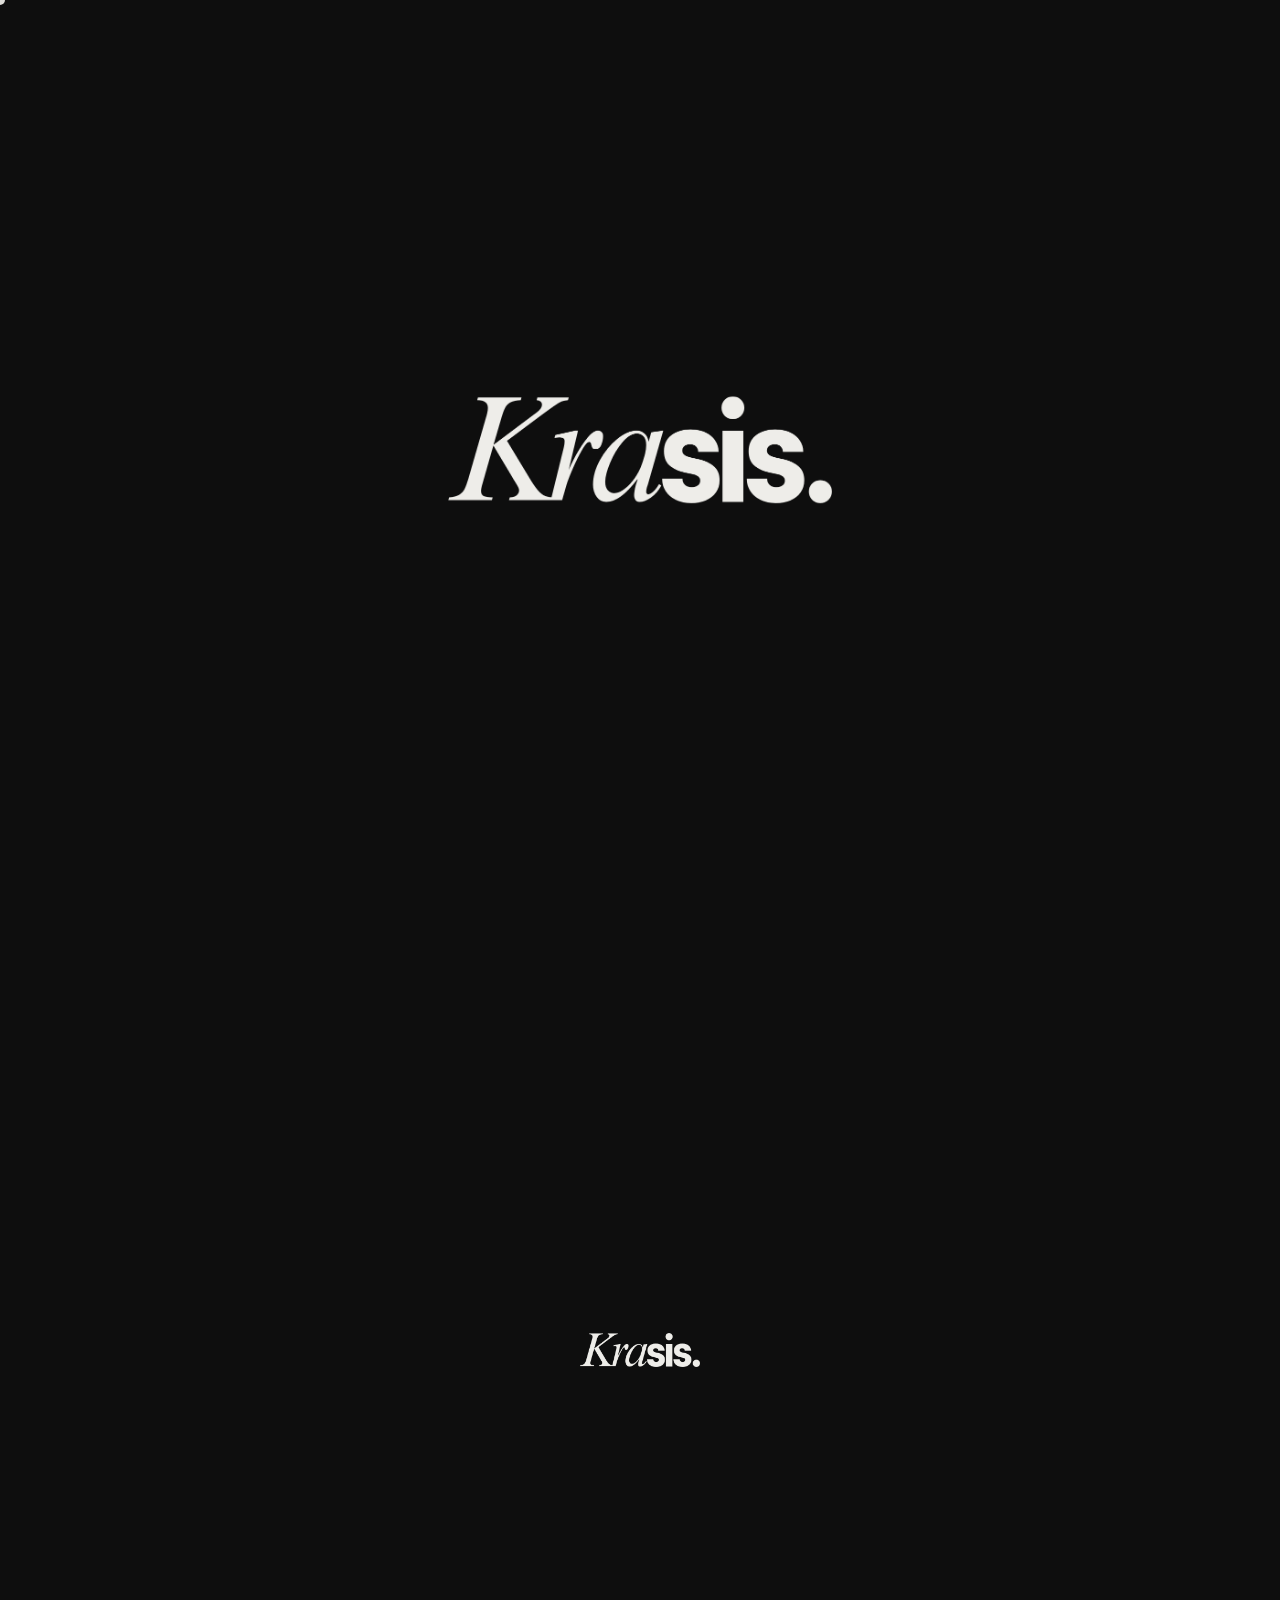
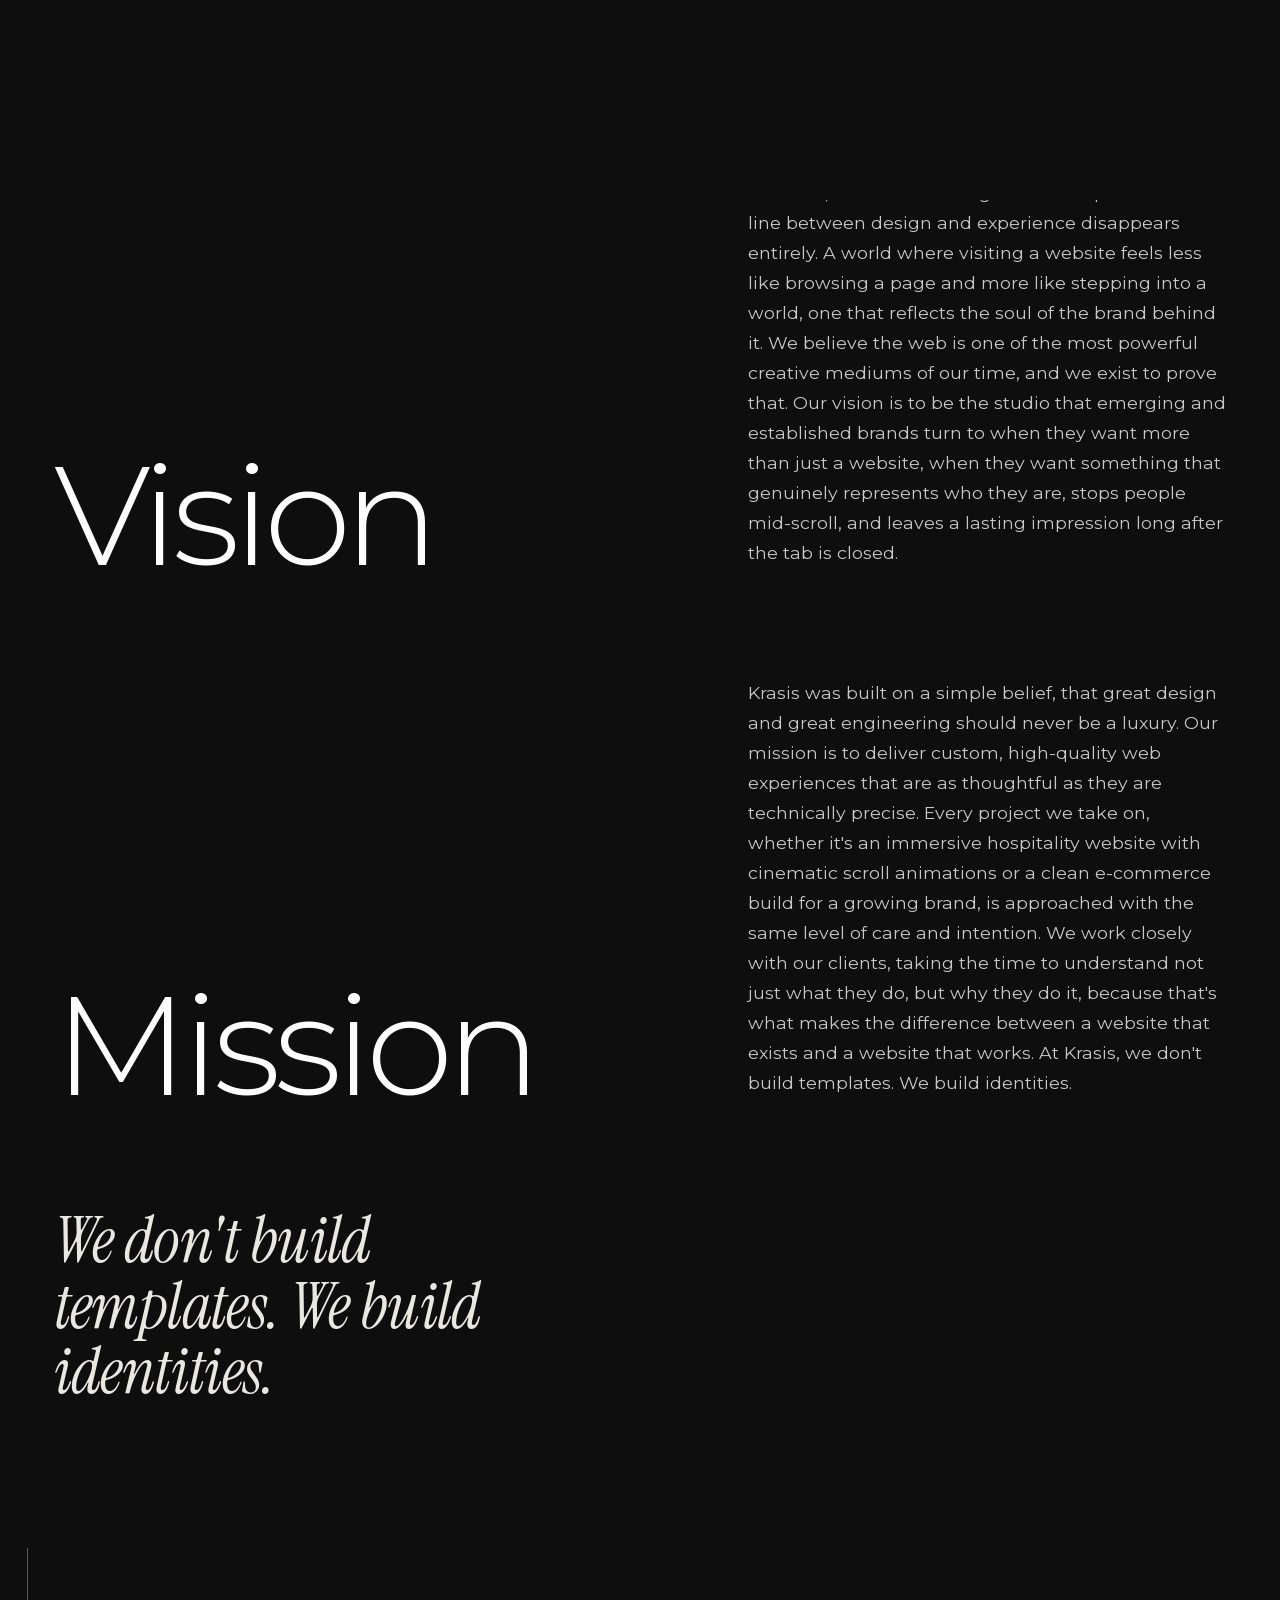
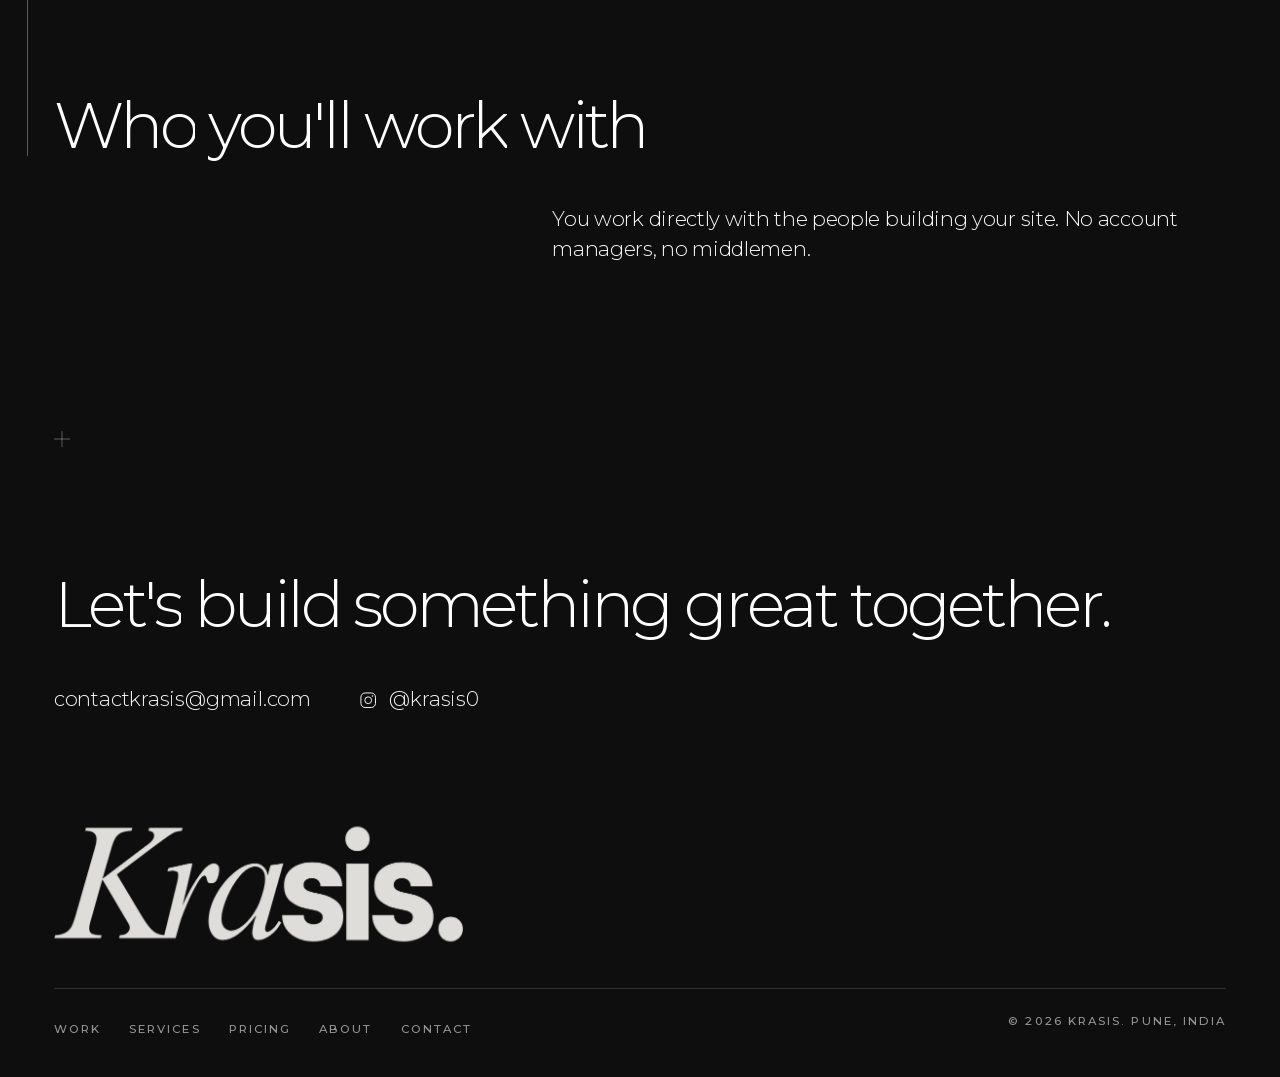
==== commit 361b71a4: "Fix JS-built image paths on sub-pages (use root-relative asset URLs on the live site) Co-Authored-By" ====
--- a/about/index.html
+++ b/about/index.html
@@ -33,12 +33,12 @@
   <link rel="preload" href="../assets/fonts/instrument-serif-italic.woff2" as="font" type="font/woff2" crossorigin>
 
   <!-- Styles: tokens → base → layout → components → pages → animations -->
-  <link rel="stylesheet" href="../css/tokens.css?v=16">
-  <link rel="stylesheet" href="../css/base.css?v=16">
-  <link rel="stylesheet" href="../css/layout.css?v=16">
-  <link rel="stylesheet" href="../css/components.css?v=16">
-  <link rel="stylesheet" href="../css/pages.css?v=16">
-  <link rel="stylesheet" href="../css/animations.css?v=16">
+  <link rel="stylesheet" href="../css/tokens.css?v=17">
+  <link rel="stylesheet" href="../css/base.css?v=17">
+  <link rel="stylesheet" href="../css/layout.css?v=17">
+  <link rel="stylesheet" href="../css/components.css?v=17">
+  <link rel="stylesheet" href="../css/pages.css?v=17">
+  <link rel="stylesheet" href="../css/animations.css?v=17">
 
   <script type="application/ld+json">
   {
@@ -154,44 +154,44 @@
   <script defer src="../assets/vendor/CustomEase.min.js"></script>
   <script defer src="../assets/vendor/lenis.min.js"></script>
 
-  <script defer src="../js/config.js?v=16"></script>
-  <script defer src="../js/data/seo.js?v=16"></script>
-  <script defer src="../js/data/copy.js?v=16"></script>
-  <script defer src="../js/data/projects.js?v=16"></script>
+  <script defer src="../js/config.js?v=17"></script>
+  <script defer src="../js/data/seo.js?v=17"></script>
+  <script defer src="../js/data/copy.js?v=17"></script>
+  <script defer src="../js/data/projects.js?v=17"></script>
 
-  <script defer src="../js/utils.js?v=16"></script>
-  <script defer src="../js/reveal.js?v=16"></script>
-  <script defer src="../js/ui.js?v=16"></script>
+  <script defer src="../js/utils.js?v=17"></script>
+  <script defer src="../js/reveal.js?v=17"></script>
+  <script defer src="../js/ui.js?v=17"></script>
 
-  <script defer src="../js/smooth-scroll.js?v=16"></script>
-  <script defer src="../js/cursor.js?v=16"></script>
-  <script defer src="../js/nav.js?v=16"></script>
-  <script defer src="../js/preloader.js?v=16"></script>
-  <script defer src="../js/squares.js?v=16"></script>
-  <script defer src="../js/grid-lines.js?v=16"></script>
-  <script defer src="../js/form.js?v=16"></script>
+  <script defer src="../js/smooth-scroll.js?v=17"></script>
+  <script defer src="../js/cursor.js?v=17"></script>
+  <script defer src="../js/nav.js?v=17"></script>
+  <script defer src="../js/preloader.js?v=17"></script>
+  <script defer src="../js/squares.js?v=17"></script>
+  <script defer src="../js/grid-lines.js?v=17"></script>
+  <script defer src="../js/form.js?v=17"></script>
 
-  <script defer src="../js/hero.js?v=16"></script>
-  <script defer src="../js/sections/problem.js?v=16"></script>
-  <script defer src="../js/sections/intro.js?v=16"></script>
-  <script defer src="../js/sections/vision.js?v=16"></script>
-  <script defer src="../js/sections/work.js?v=16"></script>
-  <script defer src="../js/sections/process.js?v=16"></script>
-  <script defer src="../js/sections/included.js?v=16"></script>
-  <script defer src="../js/sections/pricing.js?v=16"></script>
-  <script defer src="../js/sections/why.js?v=16"></script>
-  <script defer src="../js/sections/cta.js?v=16"></script>
+  <script defer src="../js/hero.js?v=17"></script>
+  <script defer src="../js/sections/problem.js?v=17"></script>
+  <script defer src="../js/sections/intro.js?v=17"></script>
+  <script defer src="../js/sections/vision.js?v=17"></script>
+  <script defer src="../js/sections/work.js?v=17"></script>
+  <script defer src="../js/sections/process.js?v=17"></script>
+  <script defer src="../js/sections/included.js?v=17"></script>
+  <script defer src="../js/sections/pricing.js?v=17"></script>
+  <script defer src="../js/sections/why.js?v=17"></script>
+  <script defer src="../js/sections/cta.js?v=17"></script>
 
-  <script defer src="../js/pages/home.js?v=16"></script>
-  <script defer src="../js/pages/work.js?v=16"></script>
-  <script defer src="../js/pages/services.js?v=16"></script>
-  <script defer src="../js/pages/process.js?v=16"></script>
-  <script defer src="../js/pages/pricing.js?v=16"></script>
-  <script defer src="../js/pages/about.js?v=16"></script>
-  <script defer src="../js/pages/contact.js?v=16"></script>
-  <script defer src="../js/pages/notfound.js?v=16"></script>
+  <script defer src="../js/pages/home.js?v=17"></script>
+  <script defer src="../js/pages/work.js?v=17"></script>
+  <script defer src="../js/pages/services.js?v=17"></script>
+  <script defer src="../js/pages/process.js?v=17"></script>
+  <script defer src="../js/pages/pricing.js?v=17"></script>
+  <script defer src="../js/pages/about.js?v=17"></script>
+  <script defer src="../js/pages/contact.js?v=17"></script>
+  <script defer src="../js/pages/notfound.js?v=17"></script>
 
-  <script defer src="../js/router.js?v=16"></script>
-  <script defer src="../js/main.js?v=16"></script>
+  <script defer src="../js/router.js?v=17"></script>
+  <script defer src="../js/main.js?v=17"></script>
 </body>
 </html>
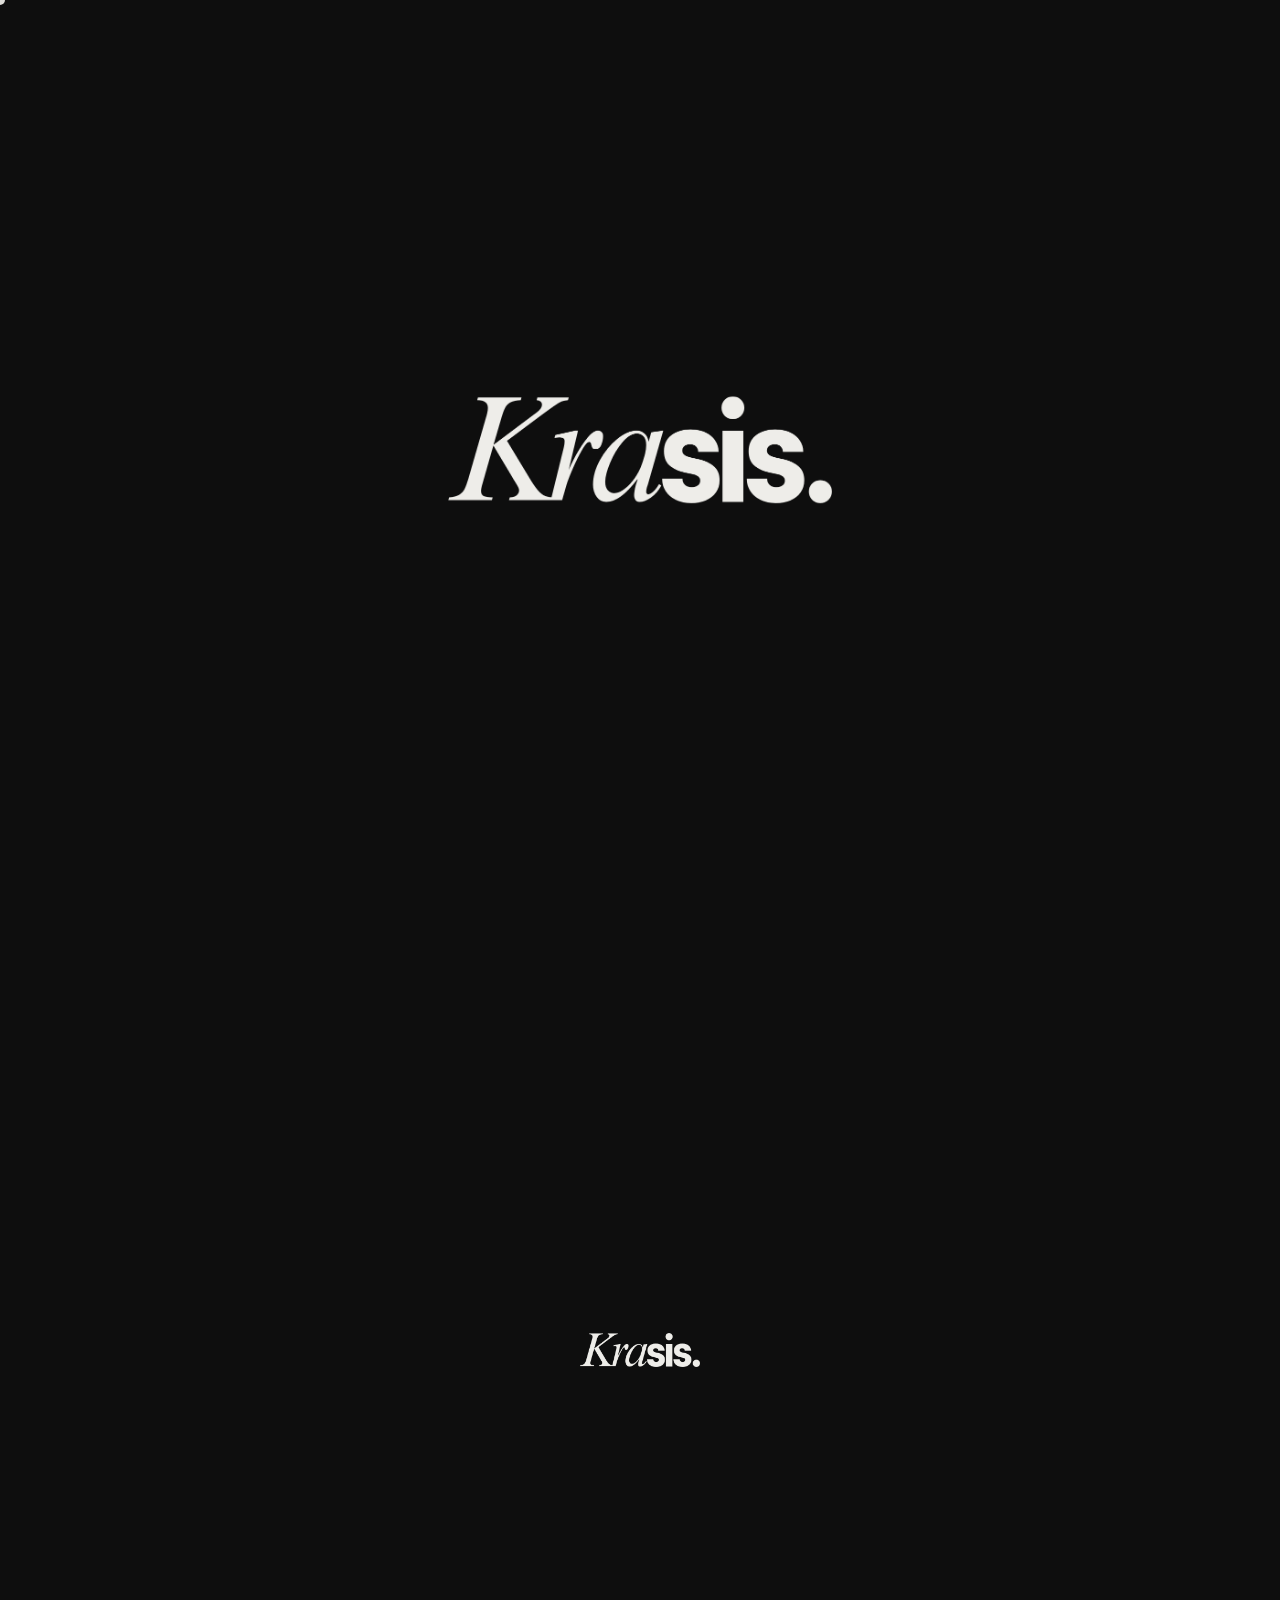
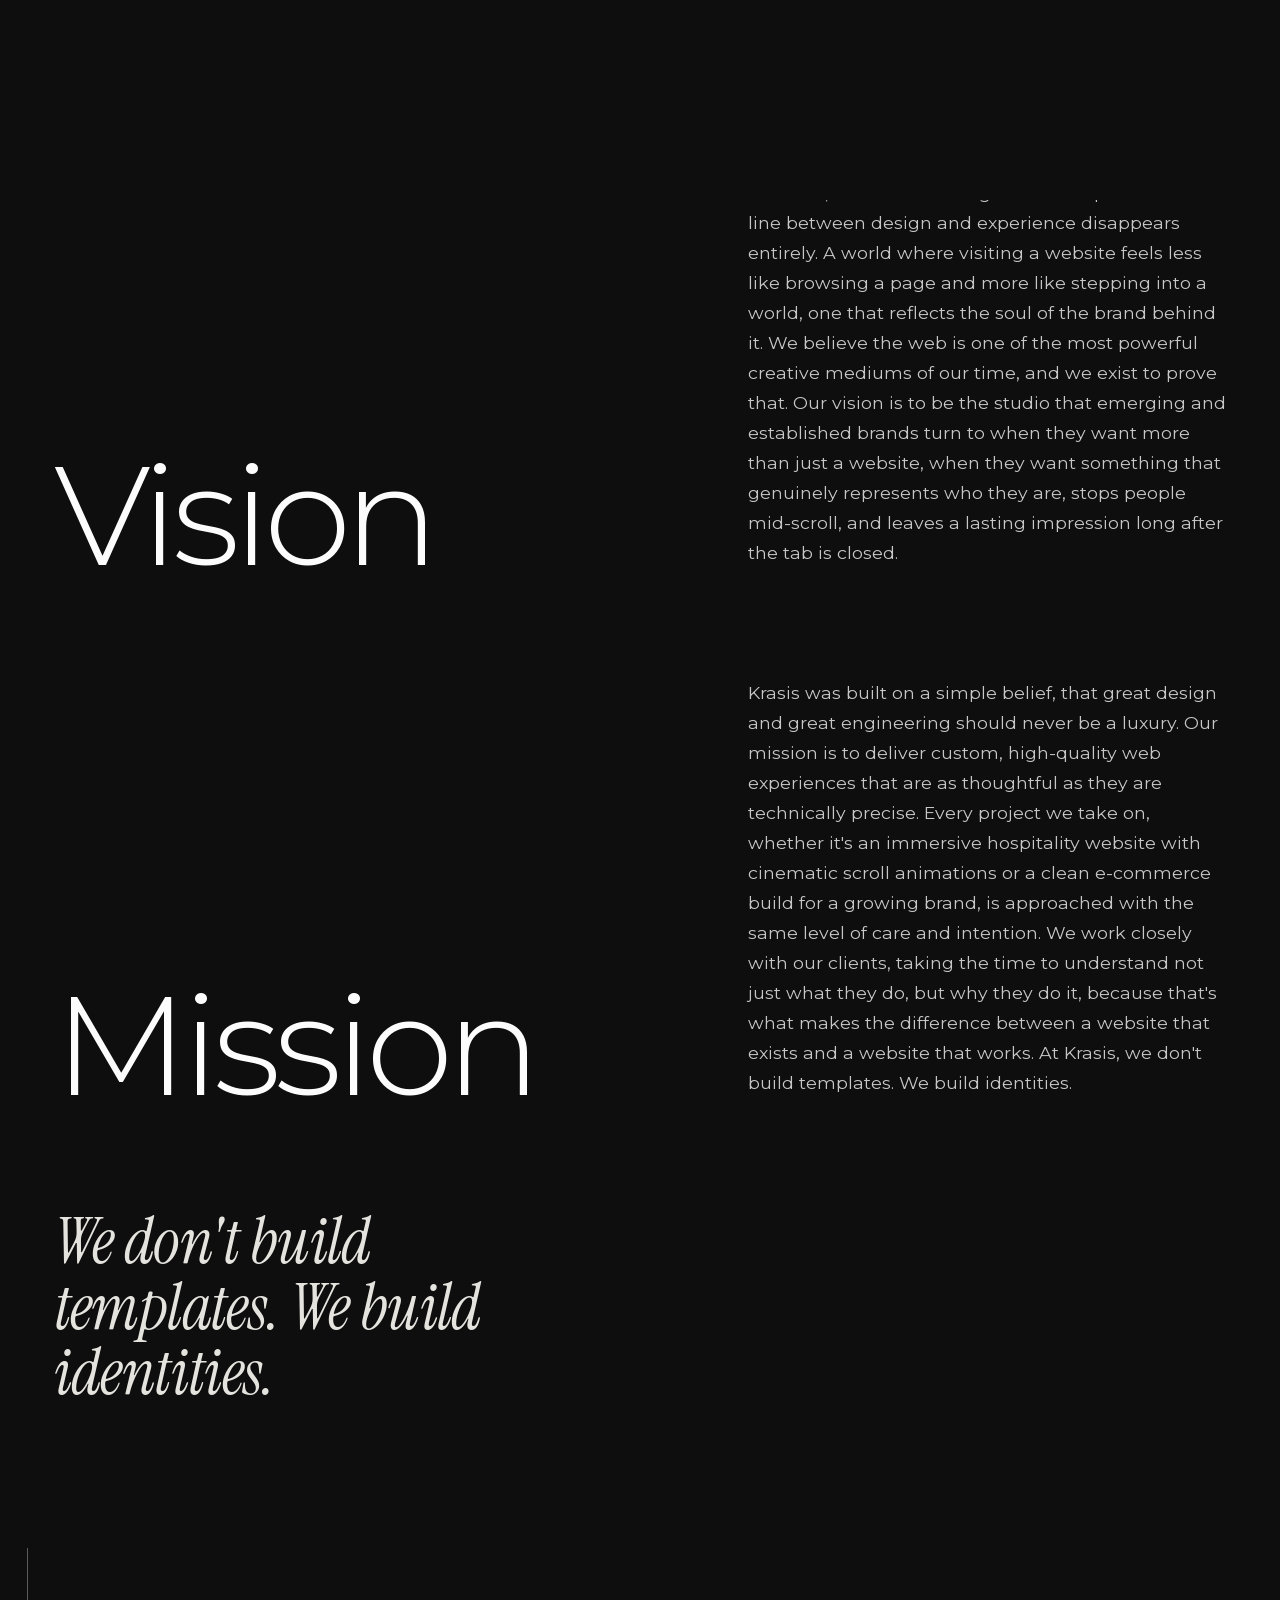
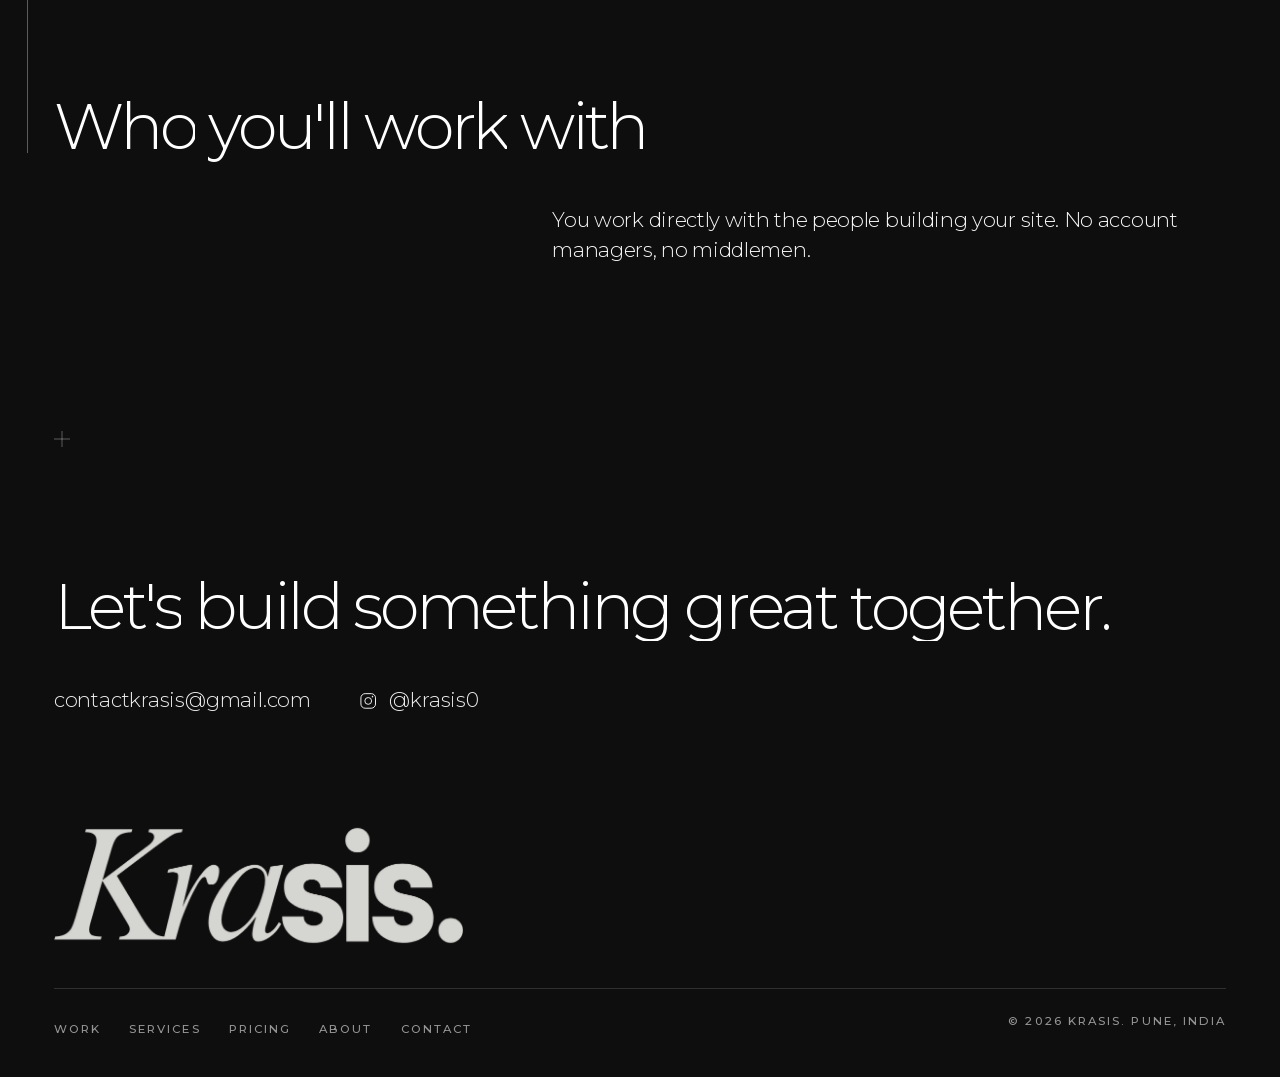
==== commit c209f6eb: "Work: confirm 2026 project years and types, remove Replace tags Co-Authored-By: Claude Opus 5.5 <nor" ====
--- a/about/index.html
+++ b/about/index.html
@@ -33,12 +33,12 @@
   <link rel="preload" href="../assets/fonts/instrument-serif-italic.woff2" as="font" type="font/woff2" crossorigin>
 
   <!-- Styles: tokens → base → layout → components → pages → animations -->
-  <link rel="stylesheet" href="../css/tokens.css?v=17">
-  <link rel="stylesheet" href="../css/base.css?v=17">
-  <link rel="stylesheet" href="../css/layout.css?v=17">
-  <link rel="stylesheet" href="../css/components.css?v=17">
-  <link rel="stylesheet" href="../css/pages.css?v=17">
-  <link rel="stylesheet" href="../css/animations.css?v=17">
+  <link rel="stylesheet" href="../css/tokens.css?v=18">
+  <link rel="stylesheet" href="../css/base.css?v=18">
+  <link rel="stylesheet" href="../css/layout.css?v=18">
+  <link rel="stylesheet" href="../css/components.css?v=18">
+  <link rel="stylesheet" href="../css/pages.css?v=18">
+  <link rel="stylesheet" href="../css/animations.css?v=18">
 
   <script type="application/ld+json">
   {
@@ -154,44 +154,44 @@
   <script defer src="../assets/vendor/CustomEase.min.js"></script>
   <script defer src="../assets/vendor/lenis.min.js"></script>
 
-  <script defer src="../js/config.js?v=17"></script>
-  <script defer src="../js/data/seo.js?v=17"></script>
-  <script defer src="../js/data/copy.js?v=17"></script>
-  <script defer src="../js/data/projects.js?v=17"></script>
+  <script defer src="../js/config.js?v=18"></script>
+  <script defer src="../js/data/seo.js?v=18"></script>
+  <script defer src="../js/data/copy.js?v=18"></script>
+  <script defer src="../js/data/projects.js?v=18"></script>
 
-  <script defer src="../js/utils.js?v=17"></script>
-  <script defer src="../js/reveal.js?v=17"></script>
-  <script defer src="../js/ui.js?v=17"></script>
+  <script defer src="../js/utils.js?v=18"></script>
+  <script defer src="../js/reveal.js?v=18"></script>
+  <script defer src="../js/ui.js?v=18"></script>
 
-  <script defer src="../js/smooth-scroll.js?v=17"></script>
-  <script defer src="../js/cursor.js?v=17"></script>
-  <script defer src="../js/nav.js?v=17"></script>
-  <script defer src="../js/preloader.js?v=17"></script>
-  <script defer src="../js/squares.js?v=17"></script>
-  <script defer src="../js/grid-lines.js?v=17"></script>
-  <script defer src="../js/form.js?v=17"></script>
+  <script defer src="../js/smooth-scroll.js?v=18"></script>
+  <script defer src="../js/cursor.js?v=18"></script>
+  <script defer src="../js/nav.js?v=18"></script>
+  <script defer src="../js/preloader.js?v=18"></script>
+  <script defer src="../js/squares.js?v=18"></script>
+  <script defer src="../js/grid-lines.js?v=18"></script>
+  <script defer src="../js/form.js?v=18"></script>
 
-  <script defer src="../js/hero.js?v=17"></script>
-  <script defer src="../js/sections/problem.js?v=17"></script>
-  <script defer src="../js/sections/intro.js?v=17"></script>
-  <script defer src="../js/sections/vision.js?v=17"></script>
-  <script defer src="../js/sections/work.js?v=17"></script>
-  <script defer src="../js/sections/process.js?v=17"></script>
-  <script defer src="../js/sections/included.js?v=17"></script>
-  <script defer src="../js/sections/pricing.js?v=17"></script>
-  <script defer src="../js/sections/why.js?v=17"></script>
-  <script defer src="../js/sections/cta.js?v=17"></script>
+  <script defer src="../js/hero.js?v=18"></script>
+  <script defer src="../js/sections/problem.js?v=18"></script>
+  <script defer src="../js/sections/intro.js?v=18"></script>
+  <script defer src="../js/sections/vision.js?v=18"></script>
+  <script defer src="../js/sections/work.js?v=18"></script>
+  <script defer src="../js/sections/process.js?v=18"></script>
+  <script defer src="../js/sections/included.js?v=18"></script>
+  <script defer src="../js/sections/pricing.js?v=18"></script>
+  <script defer src="../js/sections/why.js?v=18"></script>
+  <script defer src="../js/sections/cta.js?v=18"></script>
 
-  <script defer src="../js/pages/home.js?v=17"></script>
-  <script defer src="../js/pages/work.js?v=17"></script>
-  <script defer src="../js/pages/services.js?v=17"></script>
-  <script defer src="../js/pages/process.js?v=17"></script>
-  <script defer src="../js/pages/pricing.js?v=17"></script>
-  <script defer src="../js/pages/about.js?v=17"></script>
-  <script defer src="../js/pages/contact.js?v=17"></script>
-  <script defer src="../js/pages/notfound.js?v=17"></script>
+  <script defer src="../js/pages/home.js?v=18"></script>
+  <script defer src="../js/pages/work.js?v=18"></script>
+  <script defer src="../js/pages/services.js?v=18"></script>
+  <script defer src="../js/pages/process.js?v=18"></script>
+  <script defer src="../js/pages/pricing.js?v=18"></script>
+  <script defer src="../js/pages/about.js?v=18"></script>
+  <script defer src="../js/pages/contact.js?v=18"></script>
+  <script defer src="../js/pages/notfound.js?v=18"></script>
 
-  <script defer src="../js/router.js?v=17"></script>
-  <script defer src="../js/main.js?v=17"></script>
+  <script defer src="../js/router.js?v=18"></script>
+  <script defer src="../js/main.js?v=18"></script>
 </body>
 </html>
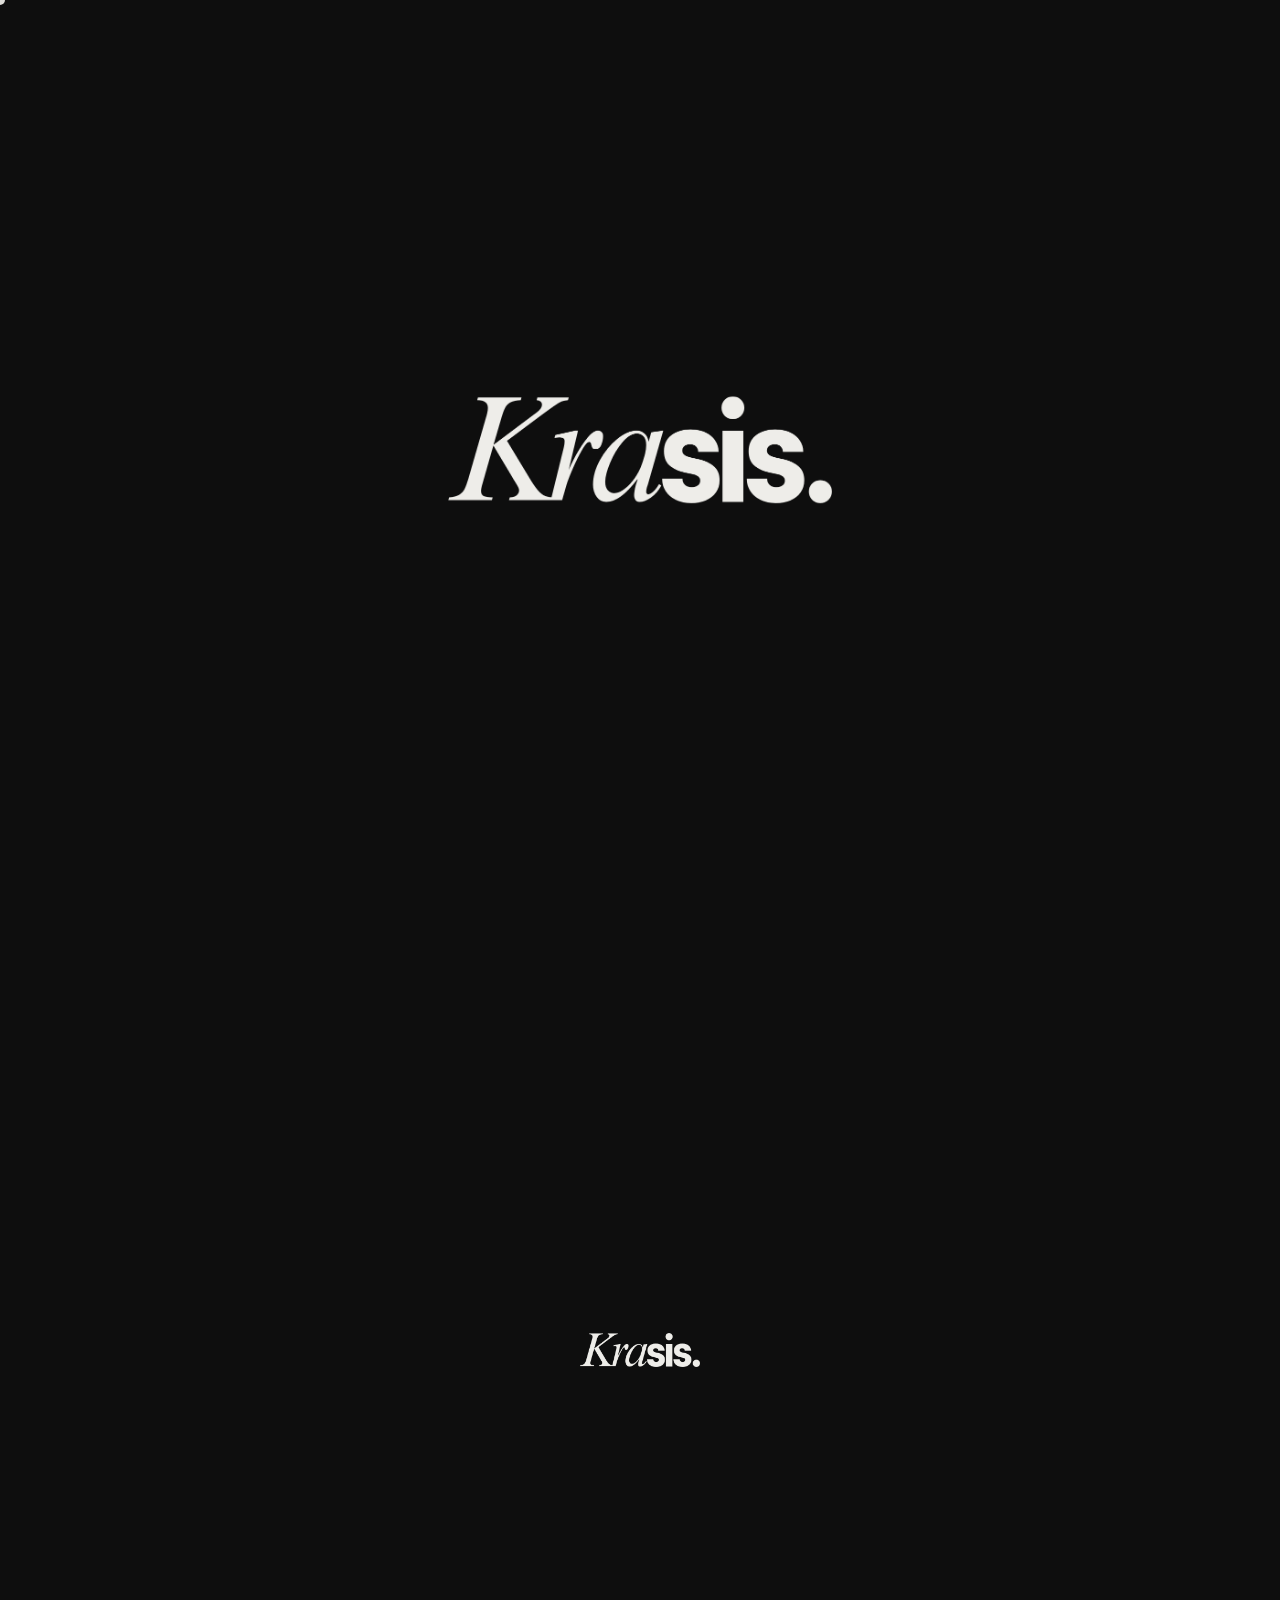
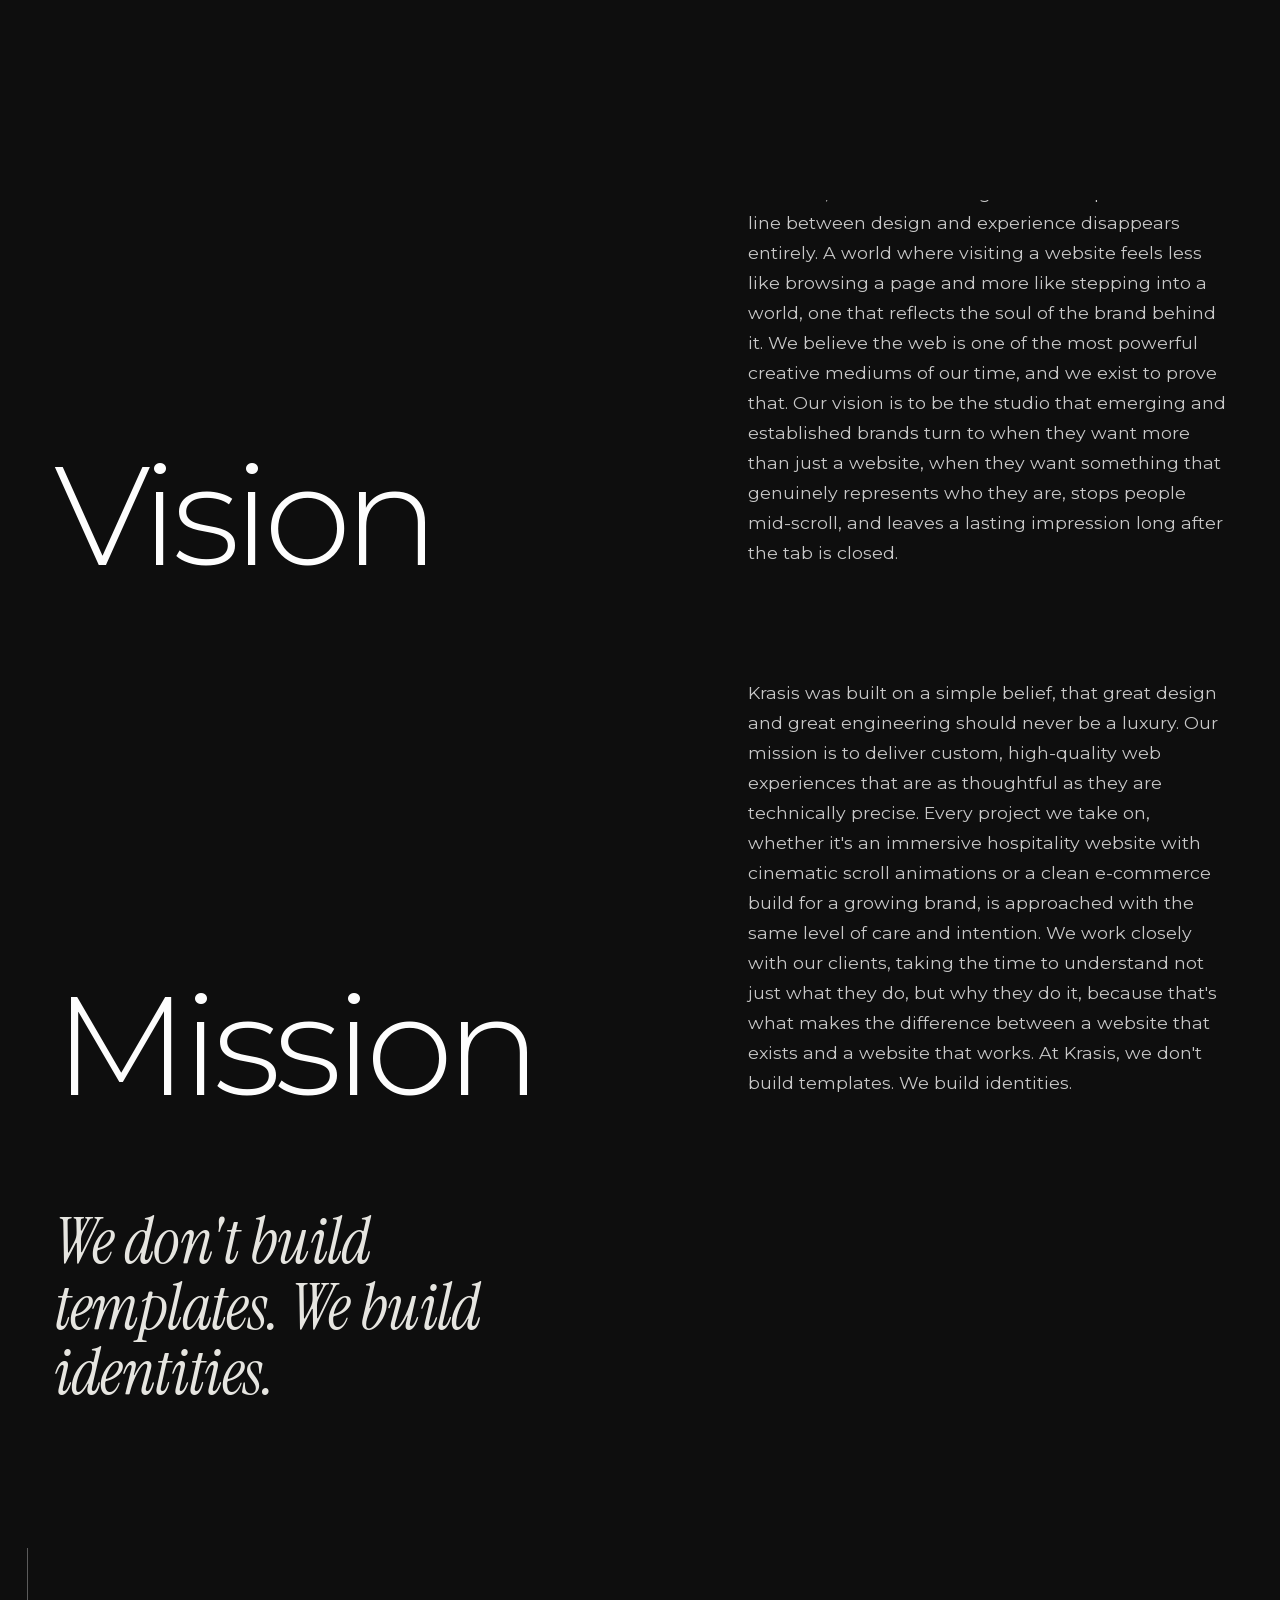
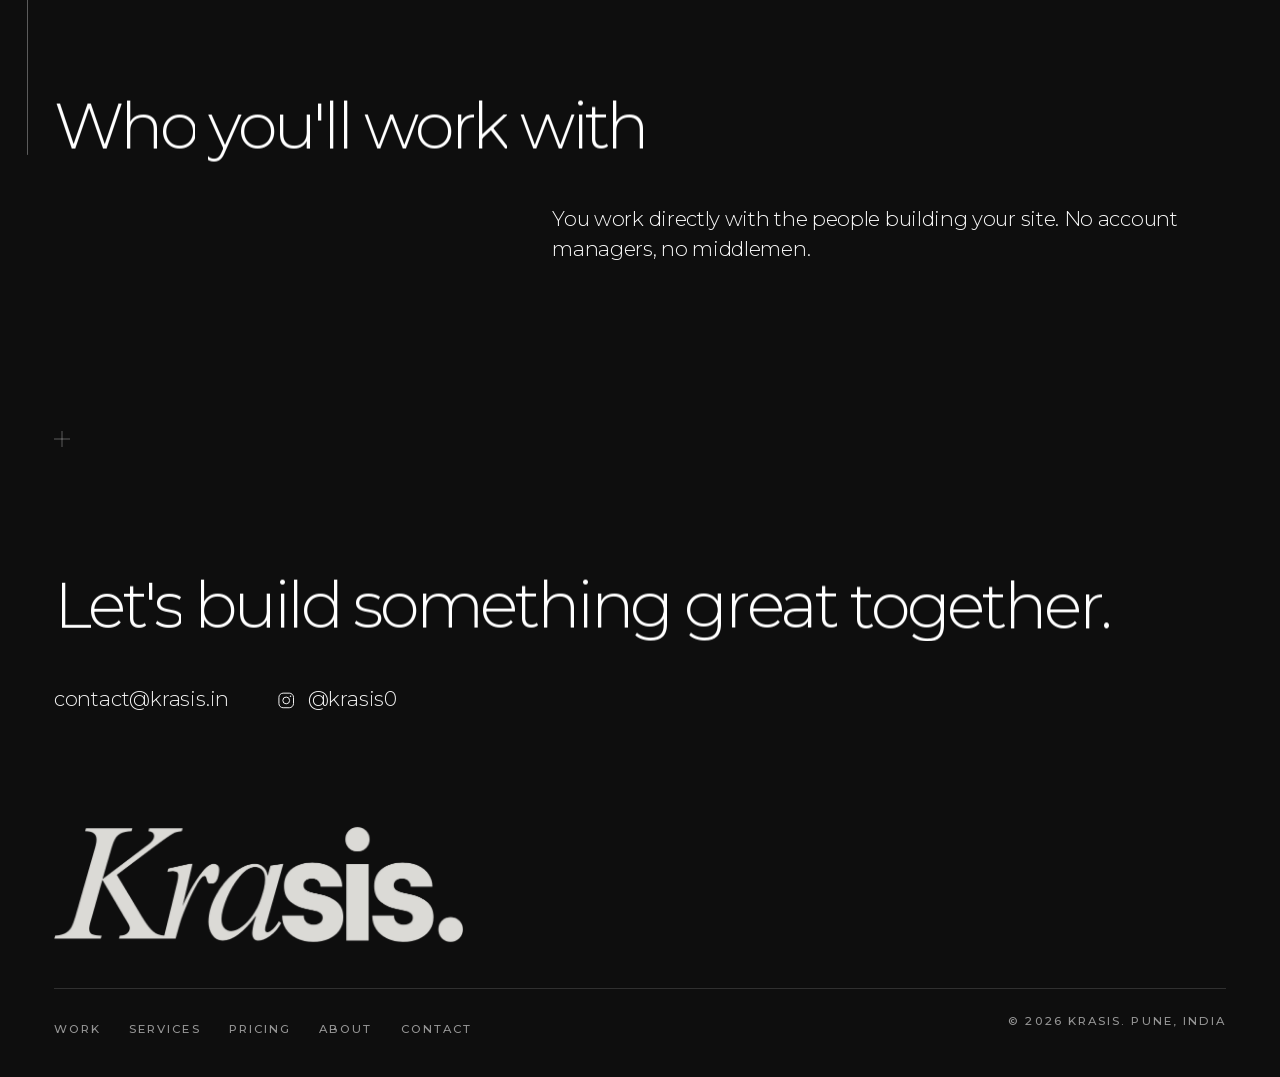
==== commit 37d18e1f: "Use contact@krasis.in as the site's contact email Co-Authored-By: Claude Opus 5.5 <noreply@anthropic" ====
--- a/about/index.html
+++ b/about/index.html
@@ -33,12 +33,12 @@
   <link rel="preload" href="../assets/fonts/instrument-serif-italic.woff2" as="font" type="font/woff2" crossorigin>
 
   <!-- Styles: tokens → base → layout → components → pages → animations -->
-  <link rel="stylesheet" href="../css/tokens.css?v=18">
-  <link rel="stylesheet" href="../css/base.css?v=18">
-  <link rel="stylesheet" href="../css/layout.css?v=18">
-  <link rel="stylesheet" href="../css/components.css?v=18">
-  <link rel="stylesheet" href="../css/pages.css?v=18">
-  <link rel="stylesheet" href="../css/animations.css?v=18">
+  <link rel="stylesheet" href="../css/tokens.css?v=19">
+  <link rel="stylesheet" href="../css/base.css?v=19">
+  <link rel="stylesheet" href="../css/layout.css?v=19">
+  <link rel="stylesheet" href="../css/components.css?v=19">
+  <link rel="stylesheet" href="../css/pages.css?v=19">
+  <link rel="stylesheet" href="../css/animations.css?v=19">
 
   <script type="application/ld+json">
   {
@@ -59,7 +59,7 @@
         "alternateName": "Krasis Studio",
         "description": "Boutique web design and development studio in Pune, India, building custom, cinematic, scroll-driven websites.",
         "url": "https://krasis.in/",
-        "email": "contactkrasis@gmail.com",
+        "email": "contact@krasis.in",
         "image": "https://krasis.in/assets/og/og-card.png",
         "logo": "https://krasis.in/assets/logos/krasis.png",
         "address": { "@type": "PostalAddress", "addressLocality": "Pune", "addressRegion": "Maharashtra", "addressCountry": "IN" },
@@ -82,7 +82,7 @@
     <div class="noscript">
       <img src="../assets/logos/krasis.png" alt="Krasis" width="240" height="67">
       <p>This site is built around motion and needs JavaScript to run. Turn it on and reload, or reach us directly at
-        <a href="mailto:contactkrasis@gmail.com">contactkrasis@gmail.com</a> or on Instagram
+        <a href="mailto:contact@krasis.in">contact@krasis.in</a> or on Instagram
         <a href="https://www.instagram.com/krasis0">@krasis0</a>. Krasis, Pune, India.</p>
     </div>
   </noscript>
@@ -115,7 +115,7 @@
       <ul class="menu__list"></ul>
     </nav>
     <div class="menu__foot label">
-      <button type="button" class="menu__copy" data-copy="contactkrasis@gmail.com">contactkrasis@gmail.com</button>
+      <button type="button" class="menu__copy" data-copy="contact@krasis.in">contact@krasis.in</button>
       <a href="https://www.instagram.com/krasis0" target="_blank" rel="noopener">Instagram krasis0</a>
       <span>Pune, India</span>
     </div>
@@ -154,44 +154,44 @@
   <script defer src="../assets/vendor/CustomEase.min.js"></script>
   <script defer src="../assets/vendor/lenis.min.js"></script>
 
-  <script defer src="../js/config.js?v=18"></script>
-  <script defer src="../js/data/seo.js?v=18"></script>
-  <script defer src="../js/data/copy.js?v=18"></script>
-  <script defer src="../js/data/projects.js?v=18"></script>
+  <script defer src="../js/config.js?v=19"></script>
+  <script defer src="../js/data/seo.js?v=19"></script>
+  <script defer src="../js/data/copy.js?v=19"></script>
+  <script defer src="../js/data/projects.js?v=19"></script>
 
-  <script defer src="../js/utils.js?v=18"></script>
-  <script defer src="../js/reveal.js?v=18"></script>
-  <script defer src="../js/ui.js?v=18"></script>
+  <script defer src="../js/utils.js?v=19"></script>
+  <script defer src="../js/reveal.js?v=19"></script>
+  <script defer src="../js/ui.js?v=19"></script>
 
-  <script defer src="../js/smooth-scroll.js?v=18"></script>
-  <script defer src="../js/cursor.js?v=18"></script>
-  <script defer src="../js/nav.js?v=18"></script>
-  <script defer src="../js/preloader.js?v=18"></script>
-  <script defer src="../js/squares.js?v=18"></script>
-  <script defer src="../js/grid-lines.js?v=18"></script>
-  <script defer src="../js/form.js?v=18"></script>
+  <script defer src="../js/smooth-scroll.js?v=19"></script>
+  <script defer src="../js/cursor.js?v=19"></script>
+  <script defer src="../js/nav.js?v=19"></script>
+  <script defer src="../js/preloader.js?v=19"></script>
+  <script defer src="../js/squares.js?v=19"></script>
+  <script defer src="../js/grid-lines.js?v=19"></script>
+  <script defer src="../js/form.js?v=19"></script>
 
-  <script defer src="../js/hero.js?v=18"></script>
-  <script defer src="../js/sections/problem.js?v=18"></script>
-  <script defer src="../js/sections/intro.js?v=18"></script>
-  <script defer src="../js/sections/vision.js?v=18"></script>
-  <script defer src="../js/sections/work.js?v=18"></script>
-  <script defer src="../js/sections/process.js?v=18"></script>
-  <script defer src="../js/sections/included.js?v=18"></script>
-  <script defer src="../js/sections/pricing.js?v=18"></script>
-  <script defer src="../js/sections/why.js?v=18"></script>
-  <script defer src="../js/sections/cta.js?v=18"></script>
+  <script defer src="../js/hero.js?v=19"></script>
+  <script defer src="../js/sections/problem.js?v=19"></script>
+  <script defer src="../js/sections/intro.js?v=19"></script>
+  <script defer src="../js/sections/vision.js?v=19"></script>
+  <script defer src="../js/sections/work.js?v=19"></script>
+  <script defer src="../js/sections/process.js?v=19"></script>
+  <script defer src="../js/sections/included.js?v=19"></script>
+  <script defer src="../js/sections/pricing.js?v=19"></script>
+  <script defer src="../js/sections/why.js?v=19"></script>
+  <script defer src="../js/sections/cta.js?v=19"></script>
 
-  <script defer src="../js/pages/home.js?v=18"></script>
-  <script defer src="../js/pages/work.js?v=18"></script>
-  <script defer src="../js/pages/services.js?v=18"></script>
-  <script defer src="../js/pages/process.js?v=18"></script>
-  <script defer src="../js/pages/pricing.js?v=18"></script>
-  <script defer src="../js/pages/about.js?v=18"></script>
-  <script defer src="../js/pages/contact.js?v=18"></script>
-  <script defer src="../js/pages/notfound.js?v=18"></script>
+  <script defer src="../js/pages/home.js?v=19"></script>
+  <script defer src="../js/pages/work.js?v=19"></script>
+  <script defer src="../js/pages/services.js?v=19"></script>
+  <script defer src="../js/pages/process.js?v=19"></script>
+  <script defer src="../js/pages/pricing.js?v=19"></script>
+  <script defer src="../js/pages/about.js?v=19"></script>
+  <script defer src="../js/pages/contact.js?v=19"></script>
+  <script defer src="../js/pages/notfound.js?v=19"></script>
 
-  <script defer src="../js/router.js?v=18"></script>
-  <script defer src="../js/main.js?v=18"></script>
+  <script defer src="../js/router.js?v=19"></script>
+  <script defer src="../js/main.js?v=19"></script>
 </body>
 </html>
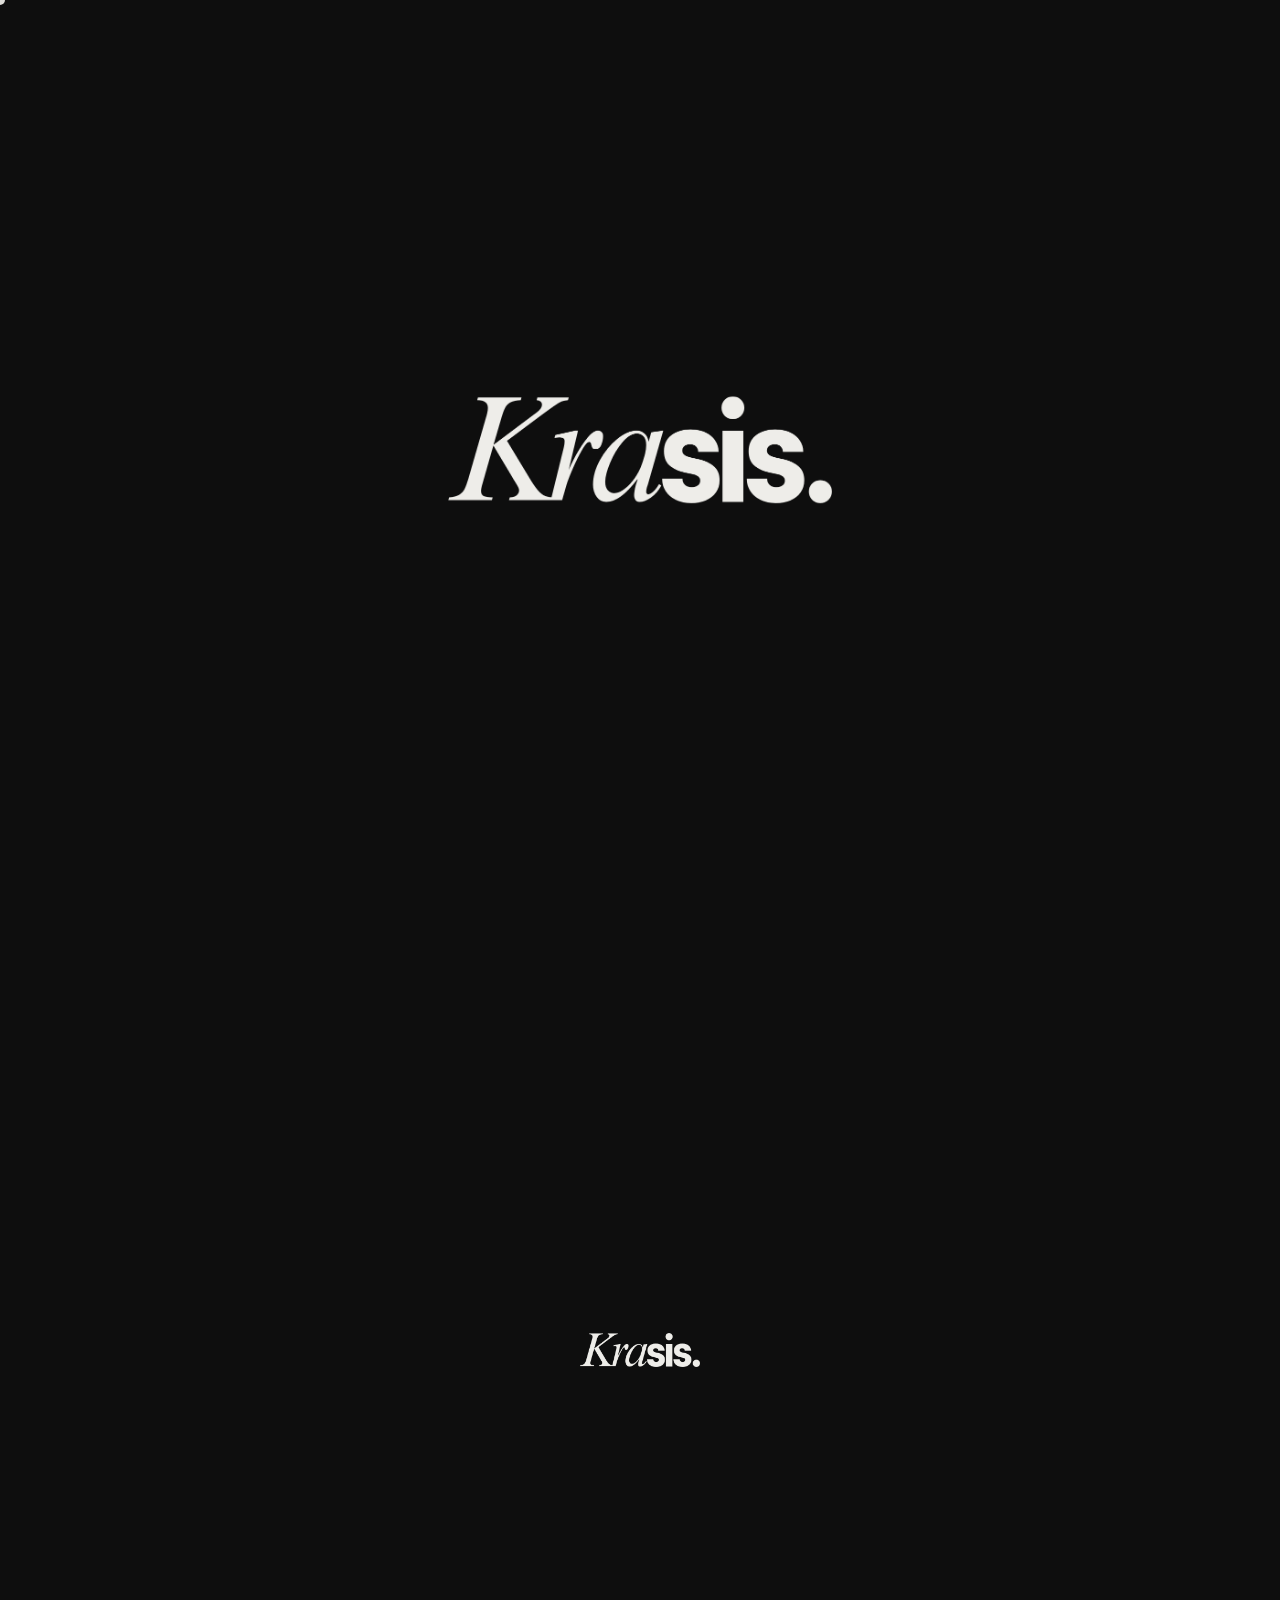
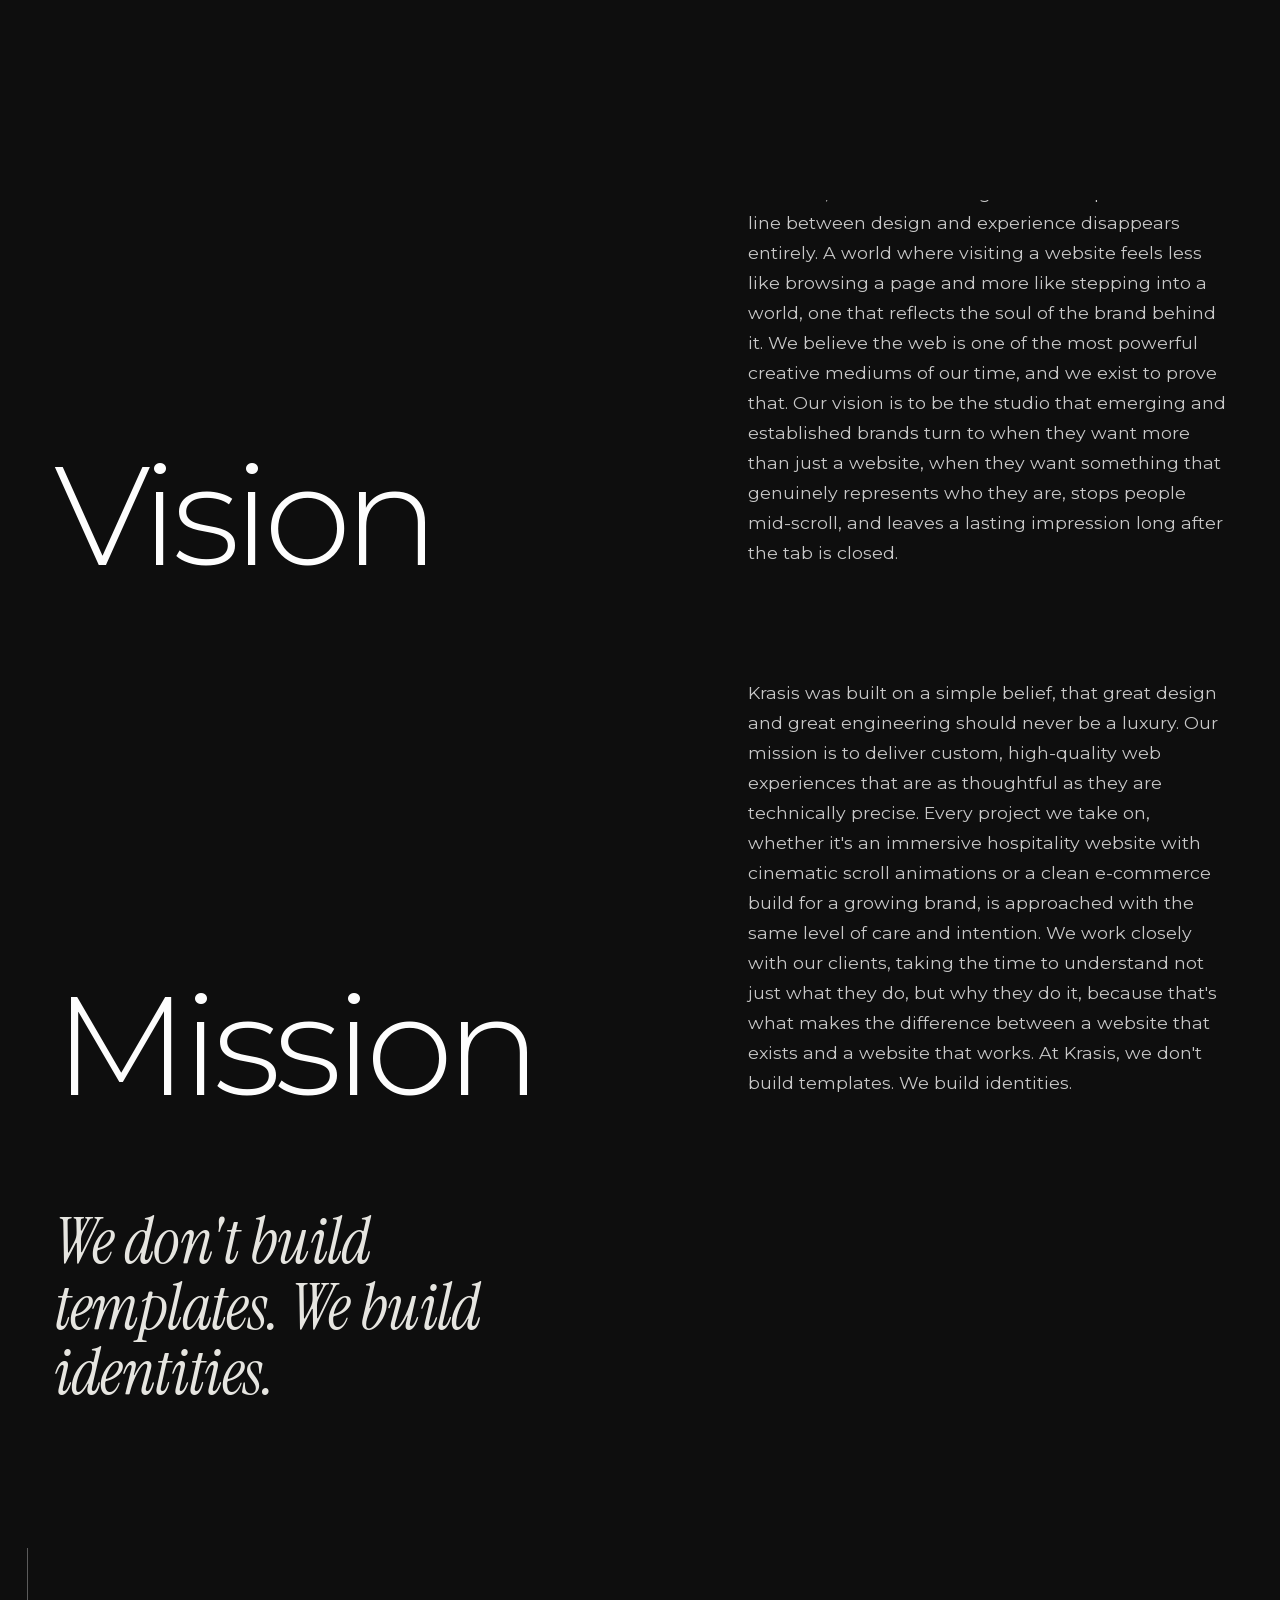
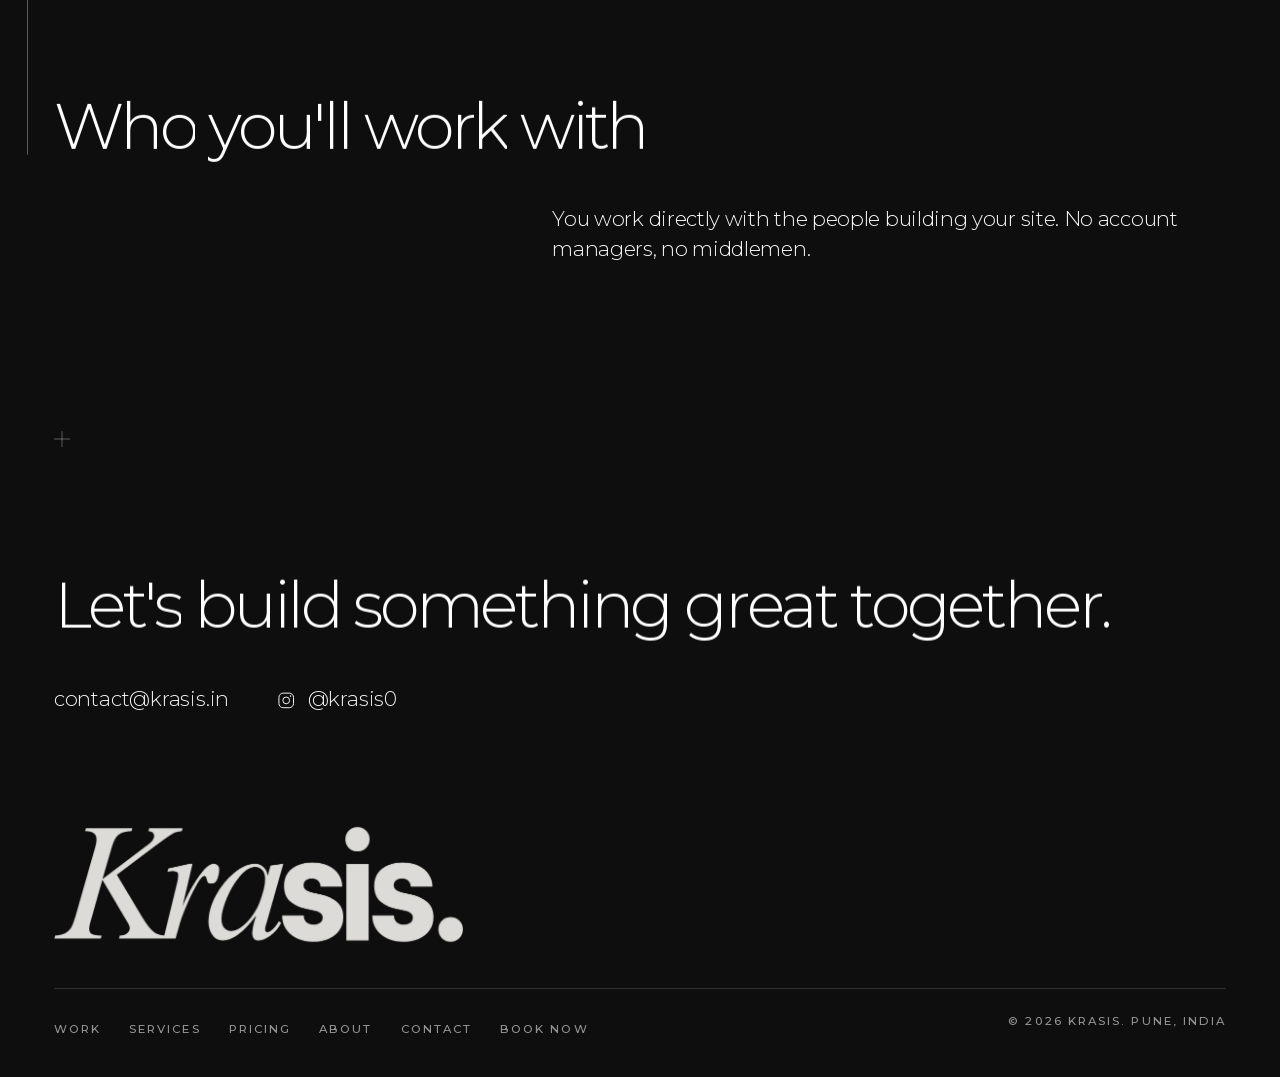
==== commit ca928d60: "Add Book now: the quote builder at /book/, linked from nav, pricing and CTAs - book/index.html: pack" ====
--- a/about/index.html
+++ b/about/index.html
@@ -33,12 +33,12 @@
   <link rel="preload" href="../assets/fonts/instrument-serif-italic.woff2" as="font" type="font/woff2" crossorigin>
 
   <!-- Styles: tokens → base → layout → components → pages → animations -->
-  <link rel="stylesheet" href="../css/tokens.css?v=19">
-  <link rel="stylesheet" href="../css/base.css?v=19">
-  <link rel="stylesheet" href="../css/layout.css?v=19">
-  <link rel="stylesheet" href="../css/components.css?v=19">
-  <link rel="stylesheet" href="../css/pages.css?v=19">
-  <link rel="stylesheet" href="../css/animations.css?v=19">
+  <link rel="stylesheet" href="../css/tokens.css?v=20">
+  <link rel="stylesheet" href="../css/base.css?v=20">
+  <link rel="stylesheet" href="../css/layout.css?v=20">
+  <link rel="stylesheet" href="../css/components.css?v=20">
+  <link rel="stylesheet" href="../css/pages.css?v=20">
+  <link rel="stylesheet" href="../css/animations.css?v=20">
 
   <script type="application/ld+json">
   {
@@ -101,7 +101,7 @@
       <img src="../assets/logos/krasis.png" alt="Krasis" width="840" height="235">
     </a>
     <div class="nav__right">
-      <a class="nav__cta link-draw" href="/contact/" data-route="contact">Start a project</a>
+      <a class="nav__cta link-draw" href="/book/">Book now</a>
       <button class="nav__menu" type="button" aria-expanded="false" aria-controls="menu">
         <span class="nav__menu-label">Menu</span>
         <span class="nav__menu-icon" aria-hidden="true"><i></i><i></i></span>
@@ -124,7 +124,7 @@
   <!-- Route content -->
   <main id="view" class="view" tabindex="-1">
     <!-- SEO:START (generated by tools/build-pages.js; replaced by the live view once JavaScript runs) -->
-    <div class="seo-text"><nav aria-label="Site pages"><ul><li><a href="/">Home</a></li><li><a href="/work/">Work</a></li><li><a href="/services/">Services</a></li><li><a href="/process/">Process</a></li><li><a href="/pricing/">Pricing</a></li><li><a href="/about/">About</a></li><li><a href="/contact/">Contact</a></li></ul></nav><h1>About</h1><h2>Overview</h2><p>Krasis is a premium web design and development studio dedicated to creating sophisticated, high-performance websites that elevate businesses and strengthen their digital presence. We combine modern aesthetics with strategic functionality to deliver websites that are visually refined, responsive across all devices, and designed to inspire trust and drive growth. Every project is crafted with precision, attention to detail, and a commitment to excellence, ensuring that each client receives a bespoke digital experience that reflects the quality and ambition of their brand. At Krasis, we believe a website is more than an online presence. It's the foundation of a business's digital identity.</p><h2>Our Mission</h2><p>At Krasis, our objective is to empower businesses with exceptional digital experiences through the creation of modern, luxurious, and high-performing websites. We strive to combine timeless design with innovative technology to help brands establish credibility, engage their audience, and achieve sustainable growth. Our commitment is to deliver tailored solutions that not only reflect each client's unique identity but also create a lasting impact in an increasingly competitive digital landscape.</p><h2>Vision</h2><p>At Krasis, we envision a digital landscape where the line between design and experience disappears entirely. A world where visiting a website feels less like browsing a page and more like stepping into a world, one that reflects the soul of the brand behind it. We believe the web is one of the most powerful creative mediums of our time, and we exist to prove that. Our vision is to be the studio that emerging and established brands turn to when they want more than just a website, when they want something that genuinely represents who they are, stops people mid-scroll, and leaves a lasting impression long after the tab is closed.</p><h2>Who you'll work with</h2><p>You work directly with the people building your site. No account managers, no middlemen.</p></div>
+    <div class="seo-text"><nav aria-label="Site pages"><ul><li><a href="/">Home</a></li><li><a href="/work/">Work</a></li><li><a href="/services/">Services</a></li><li><a href="/process/">Process</a></li><li><a href="/pricing/">Pricing</a></li><li><a href="/about/">About</a></li><li><a href="/contact/">Contact</a></li><li><a href="/book/">Book now</a></li></ul></nav><h1>About</h1><h2>Overview</h2><p>Krasis is a premium web design and development studio dedicated to creating sophisticated, high-performance websites that elevate businesses and strengthen their digital presence. We combine modern aesthetics with strategic functionality to deliver websites that are visually refined, responsive across all devices, and designed to inspire trust and drive growth. Every project is crafted with precision, attention to detail, and a commitment to excellence, ensuring that each client receives a bespoke digital experience that reflects the quality and ambition of their brand. At Krasis, we believe a website is more than an online presence. It's the foundation of a business's digital identity.</p><h2>Our Mission</h2><p>At Krasis, our objective is to empower businesses with exceptional digital experiences through the creation of modern, luxurious, and high-performing websites. We strive to combine timeless design with innovative technology to help brands establish credibility, engage their audience, and achieve sustainable growth. Our commitment is to deliver tailored solutions that not only reflect each client's unique identity but also create a lasting impact in an increasingly competitive digital landscape.</p><h2>Vision</h2><p>At Krasis, we envision a digital landscape where the line between design and experience disappears entirely. A world where visiting a website feels less like browsing a page and more like stepping into a world, one that reflects the soul of the brand behind it. We believe the web is one of the most powerful creative mediums of our time, and we exist to prove that. Our vision is to be the studio that emerging and established brands turn to when they want more than just a website, when they want something that genuinely represents who they are, stops people mid-scroll, and leaves a lasting impression long after the tab is closed.</p><h2>Who you'll work with</h2><p>You work directly with the people building your site. No account managers, no middlemen.</p></div>
     <!-- SEO:END -->
   </main>
 
@@ -154,44 +154,44 @@
   <script defer src="../assets/vendor/CustomEase.min.js"></script>
   <script defer src="../assets/vendor/lenis.min.js"></script>
 
-  <script defer src="../js/config.js?v=19"></script>
-  <script defer src="../js/data/seo.js?v=19"></script>
-  <script defer src="../js/data/copy.js?v=19"></script>
-  <script defer src="../js/data/projects.js?v=19"></script>
+  <script defer src="../js/config.js?v=20"></script>
+  <script defer src="../js/data/seo.js?v=20"></script>
+  <script defer src="../js/data/copy.js?v=20"></script>
+  <script defer src="../js/data/projects.js?v=20"></script>
 
-  <script defer src="../js/utils.js?v=19"></script>
-  <script defer src="../js/reveal.js?v=19"></script>
-  <script defer src="../js/ui.js?v=19"></script>
+  <script defer src="../js/utils.js?v=20"></script>
+  <script defer src="../js/reveal.js?v=20"></script>
+  <script defer src="../js/ui.js?v=20"></script>
 
-  <script defer src="../js/smooth-scroll.js?v=19"></script>
-  <script defer src="../js/cursor.js?v=19"></script>
-  <script defer src="../js/nav.js?v=19"></script>
-  <script defer src="../js/preloader.js?v=19"></script>
-  <script defer src="../js/squares.js?v=19"></script>
-  <script defer src="../js/grid-lines.js?v=19"></script>
-  <script defer src="../js/form.js?v=19"></script>
+  <script defer src="../js/smooth-scroll.js?v=20"></script>
+  <script defer src="../js/cursor.js?v=20"></script>
+  <script defer src="../js/nav.js?v=20"></script>
+  <script defer src="../js/preloader.js?v=20"></script>
+  <script defer src="../js/squares.js?v=20"></script>
+  <script defer src="../js/grid-lines.js?v=20"></script>
+  <script defer src="../js/form.js?v=20"></script>
 
-  <script defer src="../js/hero.js?v=19"></script>
-  <script defer src="../js/sections/problem.js?v=19"></script>
-  <script defer src="../js/sections/intro.js?v=19"></script>
-  <script defer src="../js/sections/vision.js?v=19"></script>
-  <script defer src="../js/sections/work.js?v=19"></script>
-  <script defer src="../js/sections/process.js?v=19"></script>
-  <script defer src="../js/sections/included.js?v=19"></script>
-  <script defer src="../js/sections/pricing.js?v=19"></script>
-  <script defer src="../js/sections/why.js?v=19"></script>
-  <script defer src="../js/sections/cta.js?v=19"></script>
+  <script defer src="../js/hero.js?v=20"></script>
+  <script defer src="../js/sections/problem.js?v=20"></script>
+  <script defer src="../js/sections/intro.js?v=20"></script>
+  <script defer src="../js/sections/vision.js?v=20"></script>
+  <script defer src="../js/sections/work.js?v=20"></script>
+  <script defer src="../js/sections/process.js?v=20"></script>
+  <script defer src="../js/sections/included.js?v=20"></script>
+  <script defer src="../js/sections/pricing.js?v=20"></script>
+  <script defer src="../js/sections/why.js?v=20"></script>
+  <script defer src="../js/sections/cta.js?v=20"></script>
 
-  <script defer src="../js/pages/home.js?v=19"></script>
-  <script defer src="../js/pages/work.js?v=19"></script>
-  <script defer src="../js/pages/services.js?v=19"></script>
-  <script defer src="../js/pages/process.js?v=19"></script>
-  <script defer src="../js/pages/pricing.js?v=19"></script>
-  <script defer src="../js/pages/about.js?v=19"></script>
-  <script defer src="../js/pages/contact.js?v=19"></script>
-  <script defer src="../js/pages/notfound.js?v=19"></script>
+  <script defer src="../js/pages/home.js?v=20"></script>
+  <script defer src="../js/pages/work.js?v=20"></script>
+  <script defer src="../js/pages/services.js?v=20"></script>
+  <script defer src="../js/pages/process.js?v=20"></script>
+  <script defer src="../js/pages/pricing.js?v=20"></script>
+  <script defer src="../js/pages/about.js?v=20"></script>
+  <script defer src="../js/pages/contact.js?v=20"></script>
+  <script defer src="../js/pages/notfound.js?v=20"></script>
 
-  <script defer src="../js/router.js?v=19"></script>
-  <script defer src="../js/main.js?v=19"></script>
+  <script defer src="../js/router.js?v=20"></script>
+  <script defer src="../js/main.js?v=20"></script>
 </body>
 </html>
--- a/css/components.css
+++ b/css/components.css
@@ -103,6 +103,7 @@
 .btn:hover .btn__dot, .btn:focus-visible .btn__dot { opacity: 1; }
 .btn--lg { min-height: 72px; padding: 0 40px; font-size: 0.82rem; }
 .btn--ghost { border-color: var(--line-strong); color: var(--text); }
+.btn-row { display: flex; flex-wrap: wrap; gap: 14px; }
 
 .link-draw { position: relative; display: inline-block; }
 .link-draw::after {
--- a/css/pages.css
+++ b/css/pages.css
@@ -358,6 +358,8 @@
 /* ======================= CONTACT ======================= */
 .contact__grid { align-items: start; row-gap: 72px; }
 .contact__info > * + * { margin-top: 32px; }
+.contact__book { padding: 28px; border: 1px solid var(--line); border-radius: var(--r-media); background: var(--bg-raised); }
+.contact__book-text { margin: 10px 0 22px; color: var(--text-body); }
 .contact__big { display: inline-flex; margin-top: 8px; font-size: var(--fs-lead); font-weight: 300; color: var(--text); letter-spacing: -0.01em; text-align: left; }
 .form { display: grid; gap: 40px; }
 .field { position: relative; padding-top: 22px; }
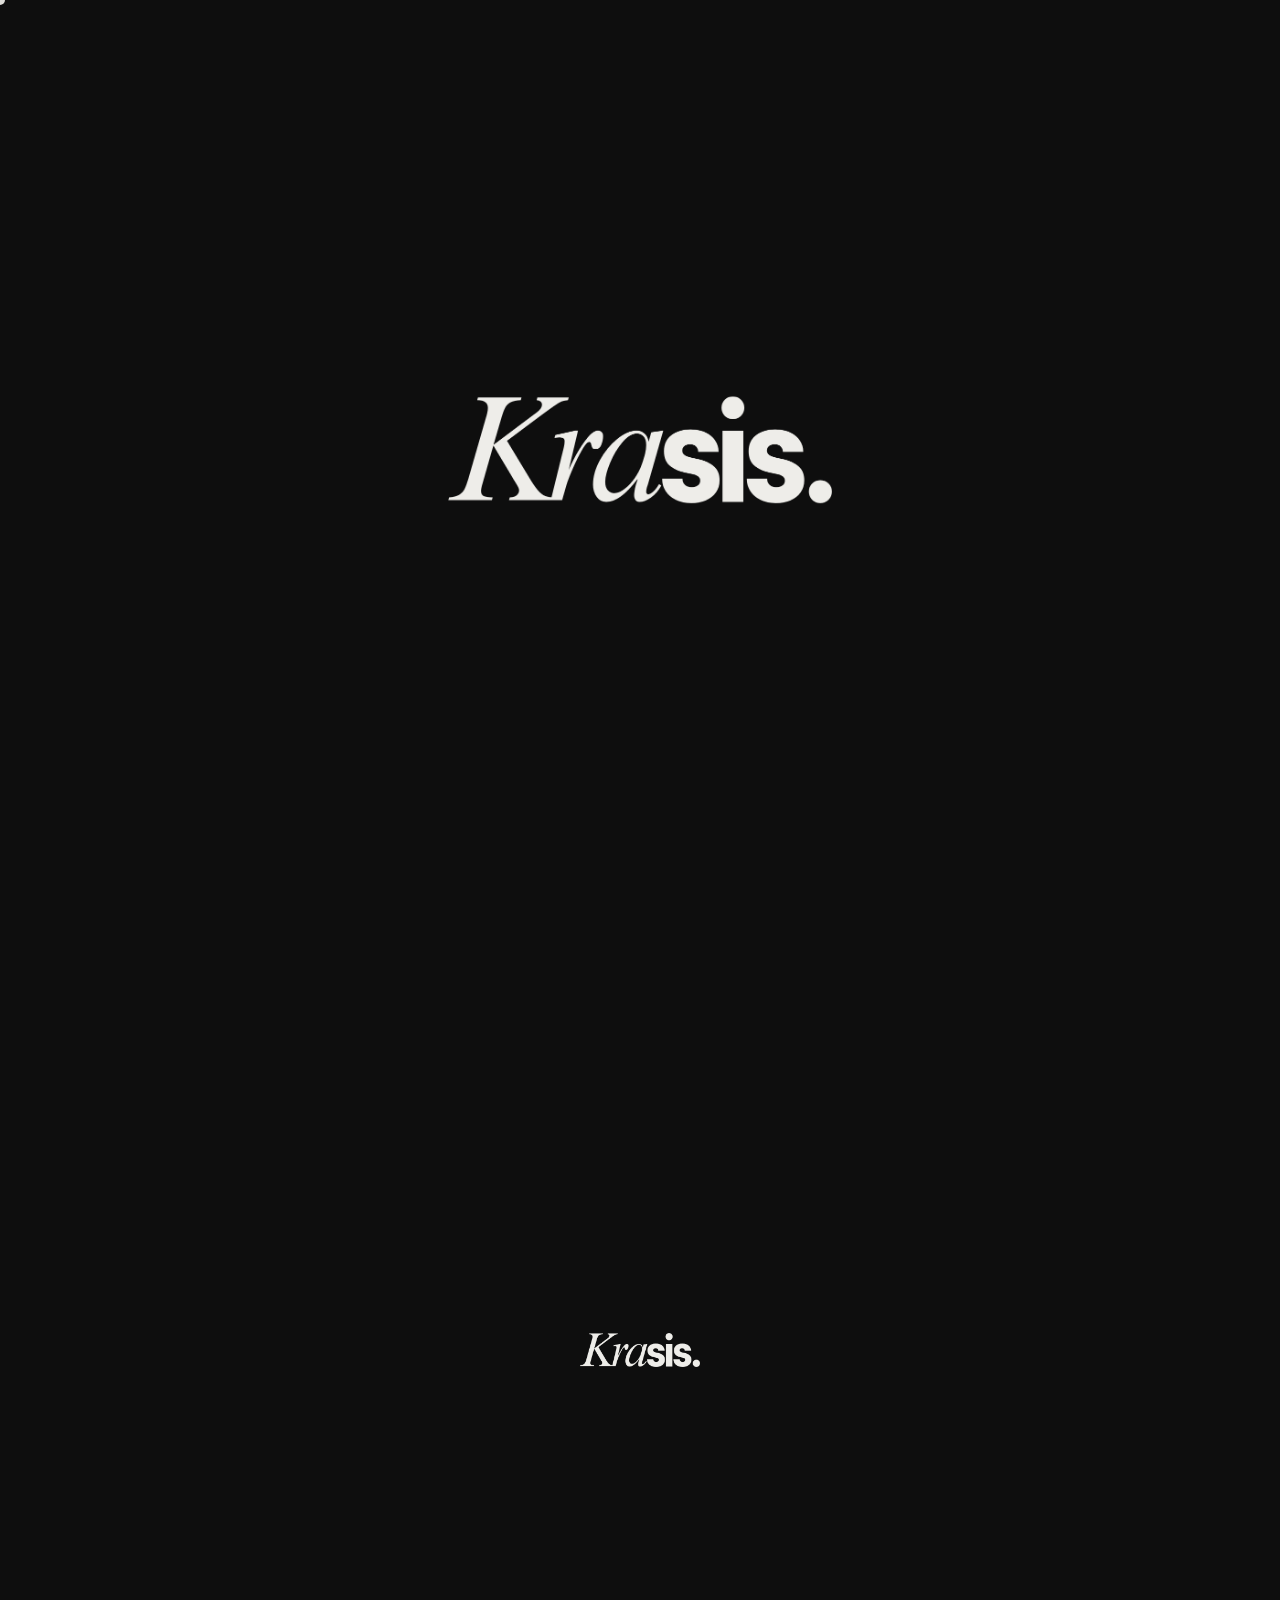
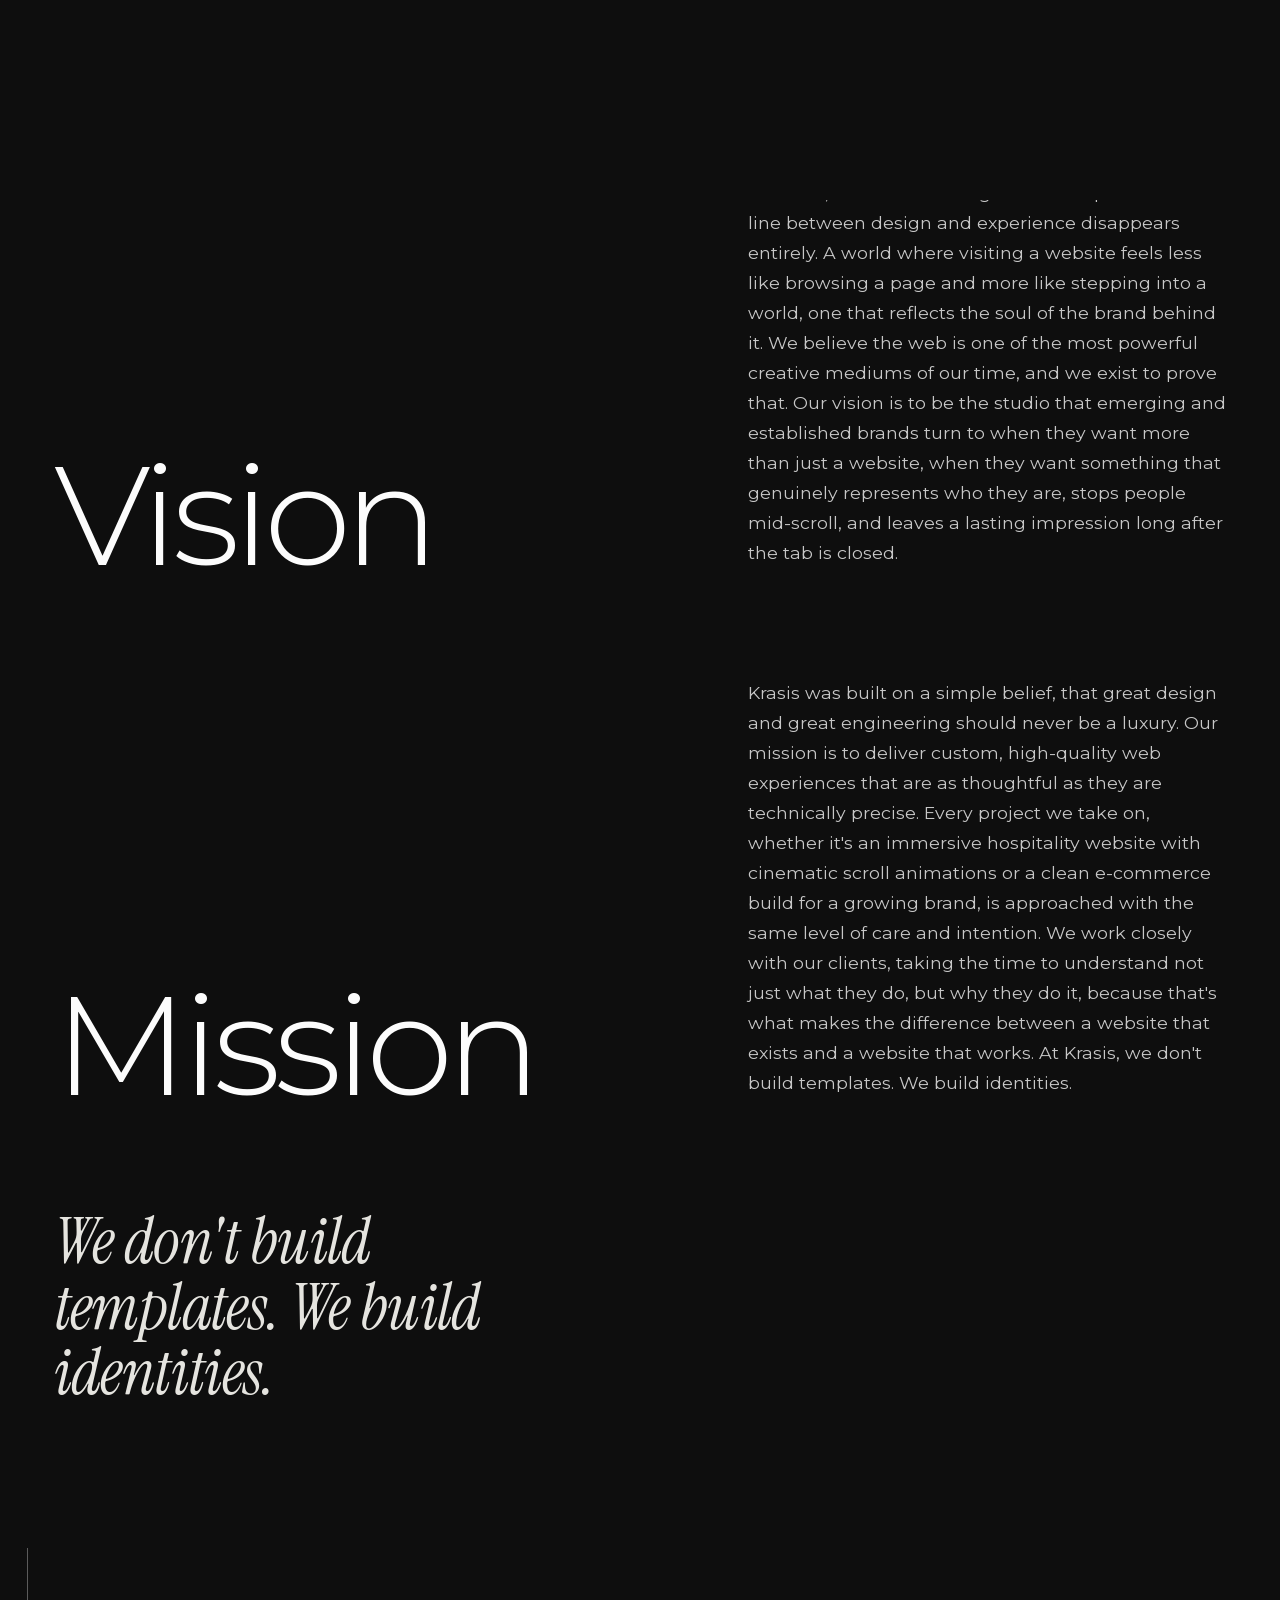
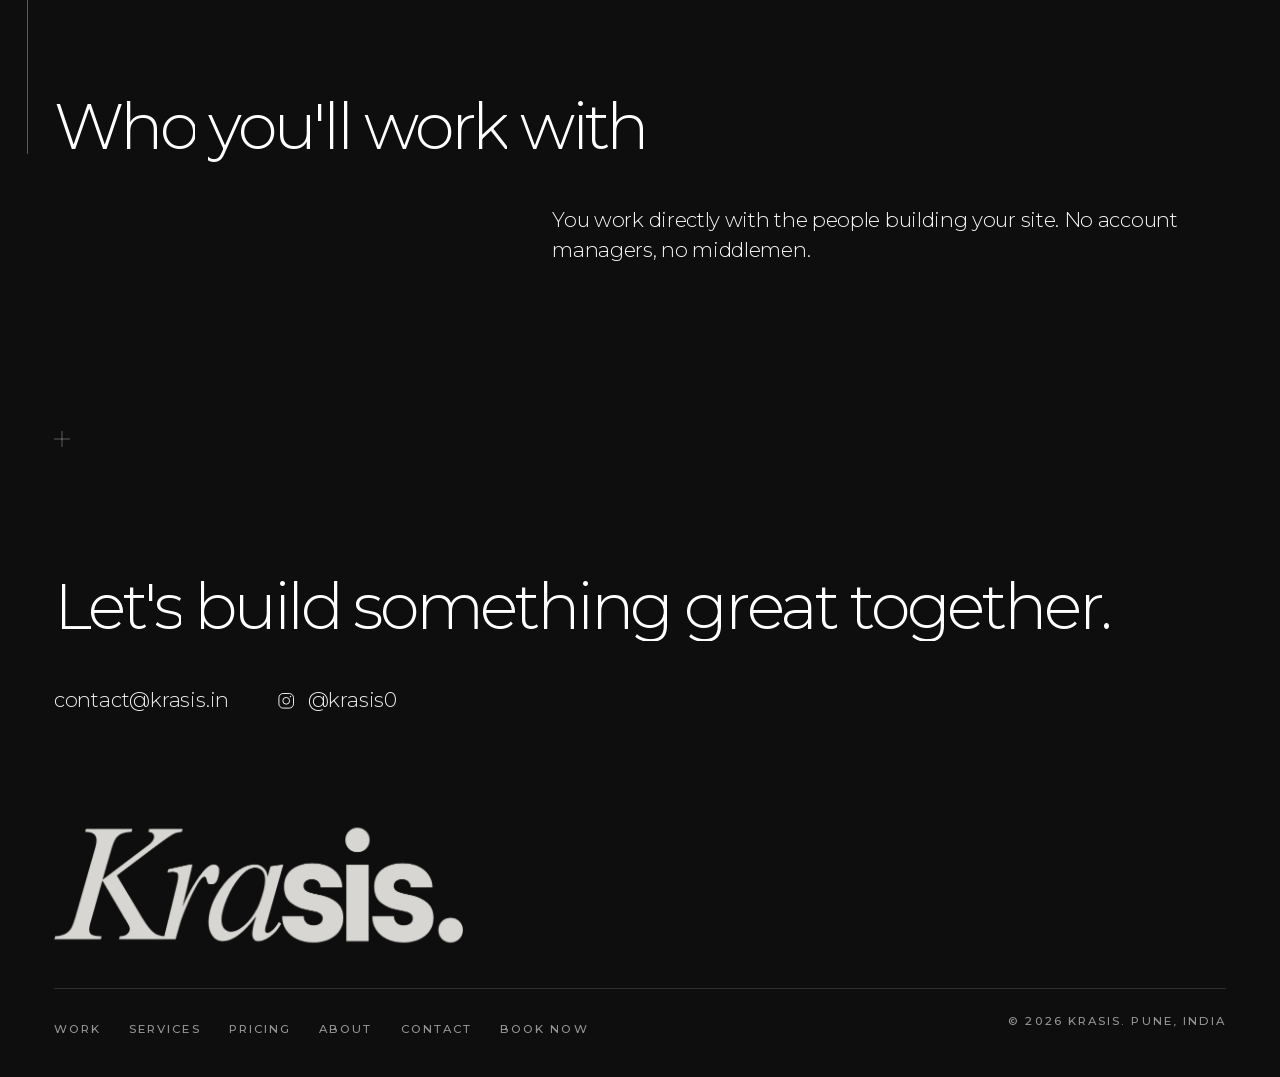
==== commit c245f158: "Vision/Mission: stop the pull-quote overlapping the text on tablets The section pinned from 768px, b" ====
--- a/about/index.html
+++ b/about/index.html
@@ -174,7 +174,7 @@
   <script defer src="../js/hero.js?v=20"></script>
   <script defer src="../js/sections/problem.js?v=20"></script>
   <script defer src="../js/sections/intro.js?v=20"></script>
-  <script defer src="../js/sections/vision.js?v=20"></script>
+  <script defer src="../js/sections/vision.js?v=21"></script>
   <script defer src="../js/sections/work.js?v=20"></script>
   <script defer src="../js/sections/process.js?v=20"></script>
   <script defer src="../js/sections/included.js?v=20"></script>
